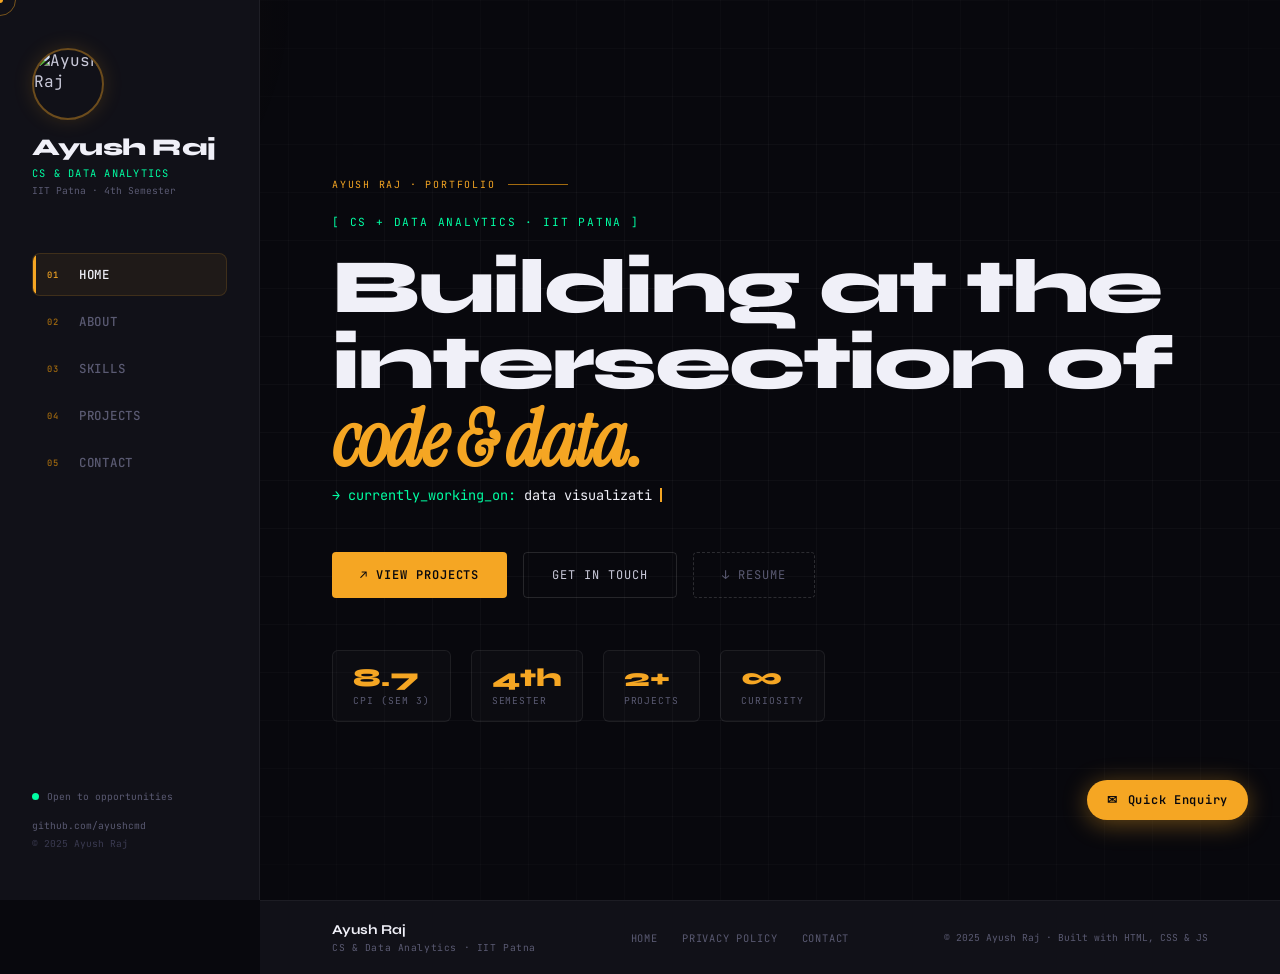
==== index.html @ 37284f15 "Add privacy policy, 404 page, footer, enquiry form, contact redesign" ====
<!DOCTYPE html>
<html lang="en">
<head>
  <meta charset="UTF-8" />
  <meta name="viewport" content="width=device-width, initial-scale=1.0" />
  <title>Ayush Raj — Portfolio</title>

  <!-- Google Fonts -->
  <link rel="preconnect" href="https://fonts.googleapis.com">
  <link href="https://fonts.googleapis.com/css2?family=Syne:wght@400;600;700;800&family=JetBrains+Mono:wght@300;400;500&family=Instrument+Serif:ital@0;1&display=swap" rel="stylesheet">

  <!-- Stylesheet -->
  <link rel="stylesheet" href="style.css" />
</head>
<body>

<div id="cursor-dot"></div>
<div id="cursor-ring"></div>
<div id="grid-bg"></div>
<div id="glow-blob"></div>
<div class="mobile-header">
  <div class="mobile-brand">AR</div>
  <div class="hamburger" id="hamburger"><span></span><span></span><span></span></div>
</div>

<aside class="sidebar" id="sidebar">
  <div class="sidebar-brand">
  <img src="assets/ayush.png" alt="Ayush Raj" class="sidebar-avatar" />
  <div class="brand-name">Ayush Raj</div>
  <div class="brand-role">CS &amp; Data Analytics</div>
  <div class="coord-marker">IIT Patna · 4th Semester</div>
</div>
  
  <ul class="sidebar-nav">
    <li><a href="#" data-section="home" class="active"><span class="nav-index">01</span> Home</a></li>
    <li><a href="#" data-section="about"><span class="nav-index">02</span> About</a></li>
    <li><a href="#" data-section="skills"><span class="nav-index">03</span> Skills</a></li>
    <li><a href="#" data-section="projects"><span class="nav-index">04</span> Projects</a></li>
    <li><a href="#" data-section="contact"><span class="nav-index">05</span> Contact</a></li>
  </ul>
  <div class="sidebar-footer">
    <div class="status-row"><div class="status-dot"></div><span>Open to opportunities</span></div>
    <a href="https://github.com/ayushcmd" target="_blank">github.com/ayushcmd</a><br>
    <span style="color:#3a3a50">© 2025 Ayush Raj</span>
  </div>
</aside>
<main class="main">
  <section id="home" class="section active">
    <div class="section-label">Ayush Raj · Portfolio</div>
    <div class="home-eyebrow">[ CS + Data Analytics · IIT Patna ]</div>
    <h1 class="home-title">Building at the<br>intersection of<br><span class="italic-name">code &amp; data.</span></h1>
    <div class="typewriter-wrap"><span class="typewriter-prefix">→ currently_working_on:</span><span id="typewriter"></span><span class="typewriter-cursor"></span></div>
    <div class="home-cta">
      <a href="#" class="btn-primary" data-section="projects">↗ View Projects</a>
      <a href="#" class="btn-ghost" data-section="contact">Get in Touch</a>
      <a href="#" class="btn-resume" title="Resume coming soon">↓ Resume</a>
      
    </div>
    <div class="home-stats">
      <div class="stat-chip"><div class="stat-value">8.7</div><div class="stat-label">CPI (Sem 3)</div></div>
      <div class="stat-chip"><div class="stat-value">4th</div><div class="stat-label">Semester</div></div>
      <div class="stat-chip"><div class="stat-value">2+</div><div class="stat-label">Projects</div></div>
      <div class="stat-chip"><div class="stat-value">∞</div><div class="stat-label">Curiosity</div></div>
    </div>
   
</div>  
  </section>
  
  <section id="about" class="section">
    <div class="section-label">About me</div>
    <div class="about-grid">
      <div class="about-left">
        <h2>Solving problems<br>that <em>matter.</em></h2>
        <div class="about-body">
          <p>I'm a Computer Science & Data Analytics undergraduate at IIT Patna focused on building systems that turn data into meaningful insights.</p>
          <p> My interests sit at the intersection of software engineering, data analysis, and machine learning — where clean code meets real-world decision making. I enjoy designing tools, dashboards, and analytical systems that help people understand complex data clearly.</p>
          <p> Recently I've been working on data visualization projects, analytical dashboards, and small full-stack tools, while continuing to strengthen my foundations in algorithms, systems, and machine learning.</p>
          <p> I’m naturally curious about how technology works at a deeper level. I enjoy learning new tools, experimenting with emerging technologies, and continuously expanding my technical understanding through hands-on projects.</p>
          <p> Outside of coding I enjoy cricket, badminton, and exploring topics like economics, environmental data, and global systems. I'm also interested in learning about world languages and cultures, and I enjoy studying languages such as Japanese and Spanish to better understand different societies and perspectives.</p>
        </div>
        
      </div>
      <div class="about-right">
        <div class="academic-card">
          <div class="academic-card-title">// academic</div>
          <div class="academic-rows">
            <div class="academic-row"><span class="key">institute</span><span class="val">IIT Patna</span></div>
            <div class="academic-row"><span class="key">program</span><span class="val">CS &amp; Data Analytics</span></div>
            <div class="academic-row"><span class="key">year</span><span class="val">2nd Year</span></div>
            <div class="academic-row"><span class="key">semester</span><span class="val">4th (ongoing)</span></div>
            <div class="academic-row"><span class="key">CPI (Sem 3)</span><span class="val highlight-cpi">8.7 / 10</span></div>
            <div class="academic-row"><span class="key">status</span><span class="val" style="color:var(--mint)">● Active</span></div>
          </div>
        </div>
        <div class="academic-card">
          <div class="academic-card-title">// academic participation</div>
          <div class="academic-rows">
            <div class="academic-row" style="flex-direction:column;align-items:flex-start;gap:6px">
              <span class="val" style="font-size:.8rem">Animal Welfare Tracking System</span>
              <span class="key" style="font-size:.7rem">Capstone Project · Sem 2 · Team</span>
            </div>
            <div class="academic-row" style="flex-direction:column;align-items:flex-start;gap:6px">
              <span class="val" style="font-size:.8rem">Hackathon Participant</span>
              <span class="key" style="font-size:.7rem">Multiple events · Problem-solving under constraints</span>
            </div>
          </div>
        </div>
      </div>
    </div>
    <a href="#" class="btn-ghost" data-section="home" style="margin-top:40px;">← Back to Home</a>
  </section>
  <section id="skills" class="section">
    <div class="section-label">Technical skills</div>
    <div class="skills-header"><h2>What I work<br>with <em>daily.</em></h2></div>
    <div class="skills-body">
      <div class="skill-category-list">
        <button class="skill-cat-btn active" data-panel="foundations"><span class="cat-dot"></span> Foundations</button>
        <button class="skill-cat-btn" data-panel="languages"><span class="cat-dot"></span> Languages</button>
        <button class="skill-cat-btn" data-panel="ai-ml"><span class="cat-dot"></span> AI / ML</button>
        <button class="skill-cat-btn" data-panel="tools"><span class="cat-dot"></span> Tools</button>
      </div>
        
      <div class="skill-panels">
        <div class="skill-panel active" id="panel-foundations">
          <div class="skill-panel-title">Programming Foundations</div>
          <div class="skill-panel-desc">Core concepts that underpin everything — applied across problem-solving, development, and system design.</div>
        <div class="skill-tag-grid">
          <div class="skill-tag" data-tooltip="Sem 1 2024&#10 Core of C++ coursework">Object-Oriented Programming</div>
          <div class="skill-tag" data-tooltip="Sem 2 2025&#10 Arrays, stacks, queues & trees in Data Structures course">Data Structures</div>
          <div class="skill-tag" data-tooltip="Sem 3 2025&#10 Sorting, searching & algorithm design principles">Algorithms</div> 
          <div class="skill-tag" data-tooltip="Sem 3 2025&#10 Time & space complexity analysis of algorithms">Complexity Analysis</div>
          <div class="skill-tag" data-tooltip="Sem 2 2025&#10 Matrix operations and vector spaces for ML foundations">Linear Algebra</div>
          <div class="skill-tag" data-tooltip="Sem 1 · 2 · 3 2025&#10   Probability distributions and statistical inference">Probabaility & Statistics</div>
          <div class="skill-tag" data-tooltip="Sem 2 2025&#10 Numerical computation methods for data analysis">Numerical Methods</div>
          <div class="skill-tag" data-tooltip="Sem 1 ·  4  2024–25&#10;Digital electronics and CPU architecture">Computer Organization</div>
        </div>
         </div>
        <div class="skill-panel" id="panel-languages">
          <div class="skill-panel-title">Languages &amp; Frameworks</div>
          <div class="skill-panel-desc">Languages used across data work, backend logic, and frontend interfaces.</div>
          <div class="skill-tag-grid">
          <div class="skill-tag" data-tooltip="Sem 1 · 2024&#10;Primary language for data analysis and ML coursework">Python</div>
          <div class="skill-tag" data-tooltip="Sem 1 · 2024&#10;OOP concepts and competitive programming">C++</div>
          <div class="skill-tag" data-tooltip="Self-taught · 2025&#10;Statistical computing and data analysis">R</div>
          <div class="skill-tag" data-tooltip="Sem 4 · 2026&#10;Relational database queries and data management">SQL</div>
          <div class="skill-tag" data-tooltip="Sem 4 · 2026&#10;DOM manipulation and client-side logic">JavaScript</div>
          <div class="skill-tag" data-tooltip="Sem 4 · 2026&#10;Backend development and REST APIs">Node.js</div>
          <div class="skill-tag" data-tooltip="Self-taught · 2026&#10;Component-based frontend development">React</div>
          <div class="skill-tag" data-tooltip="Sem 4 · 2026&#10;NoSQL database and document-based storage">MongoDB</div>
          <div class="skill-tag" data-tooltip="Sem 4 · 2026&#10;Semantic structure for web interfaces">HTML</div>
          <div class="skill-tag" data-tooltip="Sem 4 · 2026&#10;Responsive design and UI styling">CSS</div>
        </div>
         
        </div>
        <div class="skill-panel" id="panel-ai-ml">
          <div class="skill-panel-title">AI &amp; Machine Learning</div>
          <div class="skill-panel-desc">Concepts explored through coursework and applied to analytical projects.</div>
         <div class="skill-tag-grid">
         <div class="skill-tag" data-tooltip="2025–2026&#10;Regression and classification models">Supervised Learning</div>
         <div class="skill-tag" data-tooltip="2025–2026&#10;Clustering and dimensionality reduction">Unsupervised Learning</div>
         <div class="skill-tag" data-tooltip="2025–2026&#10;Deep neural network architectures">Deep Learning</div>
         <div class="skill-tag" data-tooltip="2025–2026&#10;Forward propagation and backpropagation">Neural Networks</div>
         <div class="skill-tag" data-tooltip="2025–2026&#10;Text processing and language models">Natural Language Processing</div>
         <div class="skill-tag" data-tooltip="2025–2026&#10;Feature extraction and transformation">Feature Engineering</div>
         <div class="skill-tag" data-tooltip="2025–2026&#10;Model validation and performance metrics">Model Evaluation</div>
         <div class="skill-tag" data-tooltip="2025–2026&#10;Cleaning and preparing datasets for ML">Data Preprocessing</div>
       </div>
          
        </div>
        <div class="skill-panel" id="panel-tools">
          <div class="skill-panel-title">Tools &amp; Ecosystem</div>
          <div class="skill-panel-desc">Supporting toolchain for version control, data visualization, and systems work.</div>
          <div class="skill-tag-grid">
          <div class="skill-tag" data-tooltip="2024–2026&#10;Primary development environment">VS Code</div>
          <div class="skill-tag" data-tooltip="2024–2026&#10;Version control for projects">Git</div>
          <div class="skill-tag" data-tooltip="2024–2026&#10;Code hosting and collaboration">GitHub</div>
          <div class="skill-tag" data-tooltip="2025–2026&#10;Hosting static websites and portfolios">GitHub Pages</div>
          <div class="skill-tag" data-tooltip="2026&#10;Frontend deployment and hosting platform">Vercel</div>
          <div class="skill-tag" data-tooltip="2026&#10;Form handling and backend integration for static sites">Formspree</div>
          <div class="skill-tag" data-tooltip="2026&#10;API testing and request debugging">Postman</div>
          <div class="skill-tag" data-tooltip="2025–2026&#10;Interactive notebooks for data analysis and ML experiments">Jupyter Notebook</div>
          <div class="skill-tag" data-tooltip="2025–2026&#10;Cloud notebooks for machine learning experiments">Google Colab</div>
          <div class="skill-tag" data-tooltip="2025–2026&#10;Python environment and package management">Anaconda</div>
          <div class="skill-tag" data-tooltip="2025–2026&#10;Numerical computing with arrays">NumPy</div>
          <div class="skill-tag" data-tooltip="2025–2026&#10;Data manipulation and analysis">Pandas</div>
          <div class="skill-tag" data-tooltip="2025–2026&#10;Machine learning models and utilities">Scikit-learn</div>
          <div class="skill-tag" data-tooltip="2025–2026&#10;Deep learning framework">TensorFlow</div>
          <div class="skill-tag" data-tooltip="2025–2026&#10;High-level neural network API">Keras</div>
          <div class="skill-tag" data-tooltip="2025–2026&#10;Data visualization and plotting">Matplotlib</div>
          <div class="skill-tag" data-tooltip="2024–2026&#10;Interactive dashboards and analytics">Power BI</div>
          <div class="skill-tag" data-tooltip="2025–2026&#10;Data modeling and expressions in Power BI">DAX</div>
          <div class="skill-tag" data-tooltip="2025–2026&#10;Relational database queries and schema design">Oracle SQL</div>
       </div>
        </div>
      </div>
    </div>
    <a href="#" class="btn-ghost" data-section="home" style="margin-top:40px;">← Back to Home</a>
  </section>
  <section id="projects" class="section">
    <div class="section-label"> projects</div>
    <div class="projects-header"><h2>Things I've<br><em>built.</em></h2></div>
    <div class="project-list">
      <div class="project-item">
        <div>
          <h3>Air Pollution in India — 2024</h3>
          <p class="project-desc">Interactive Power BI dashboard analyzing AQI, PM2.5, PM10, and pollution trend data across major Indian cities. Custom DAX measures and dynamic filtering for regional comparison.</p>
          <div class="project-tech"><span>Power BI</span><span>DAX</span><span>Data Visualization</span><span>Analytics</span></div>
        </div>
        <div class="project-links-col">
          <span class="proj-badge">Data Analytics</span>
          <a href="https://github.com/ayushcmd/AQI-PowerBI-Dashboard" target="_blank" class="proj-link">↗ GitHub</a>
          <a href="https://app.powerbi.com/links/aZY0sC6VfJ?ctid=a57f7d92-038e-4d4c-8265-7cd2beb33b34&pbi_source=linkShare" target="_blank" class="proj-link">↗ Live Dashboard</a>
        </div>
        
      </div>
      <div class="project-item">
        <div>
          <h3>Personal Portfolio Website</h3>
          <p class="project-desc">Personal developer portfolio built from scratch using HTML for the structured page layout, CSS for styling, visual grid design, and responsive interface, and JavaScript for interactive navigation, dynamic UI behavior, and smooth section-based single-page application (SPA) transitions.</p>
          <div class="project-tech"><span>HTML</span><span>CSS</span><span>JavaScript</span><span>Responsive Design</span></div>
        </div>
        <div class="project-links-col">
          <span class="proj-badge">Web Dev</span>
          <a href="https://ayushcmd.github.io/portfolio-website/" target="_blank" class="proj-link">↗ Live Site</a>
        </div>
      </div>
      <div class="project-item" style="border-style:dashed;opacity:.45">
        <div>
          
          <h3>Dollar Hagemony Dashboard </h3>
          <p class="project-desc">Something being built. Check back soon.</p>
          <div class="project-tech"><span>TBD</span></div>
        </div>
        <div class="project-links-col"><span class="proj-badge" style="background:rgba(255,255,255,.04);border-color:rgba(255,255,255,.1);color:var(--text-dim)">Coming Soon</span></div>
      </div>
      <a href="#" class="btn-ghost" data-section="home" style="margin-top:40px;">← Back to Home</a>
    </div>
  </section>
<section id="contact" class="section">
  <div class="section-label">Get in touch</div>

  <!-- HEADING -->
  <div class="contact-header">
    <h2>Let's<br><em>connect.</em></h2>
  </div>

  <!-- BLOCK 1: Who am I -->
  <div class="contact-block">
    <div class="contact-block-title">// who_am_i.txt</div>
    <div class="contact-who-grid">
      <div class="contact-who-item">
        <span class="contact-who-key">name</span>
        <span class="contact-who-val">Ayush Raj</span>
      </div>
      <div class="contact-who-item">
        <span class="contact-who-key">institute</span>
        <span class="contact-who-val">IIT Patna</span>
      </div>
      <div class="contact-who-item">
        <span class="contact-who-key">program</span>
        <span class="contact-who-val">CS &amp; Data Analytics</span>
      </div>
      <div class="contact-who-item">
        <span class="contact-who-key">year</span>
        <span class="contact-who-val">2nd Year · 4th Semester</span>
      </div>
      <div class="contact-who-item">
        <span class="contact-who-key">CPI</span>
        <span class="contact-who-val" style="color:var(--amber)">8.7 / 10</span>
      </div>
      <div class="contact-who-item">
        <span class="contact-who-key">location</span>
        <span class="contact-who-val">Patna, India</span>
      </div>
    </div>
  </div>

  <!-- BLOCK 2: Looking For -->
  <div class="contact-block">
    <div class="contact-block-title">// open_to.txt</div>
    <div class="contact-opento-grid">
      <div class="contact-opento-item">
        <span class="opento-icon">↗</span>
        <div>
          <div class="opento-title">Internships</div>
          <div class="opento-desc">Data Analytics, Web Dev, ML&DL </div>
        </div>
      </div>
      <div class="contact-opento-item">
        <span class="opento-icon">↗</span>
        <div>
          <div class="opento-title">Collaborative Projects</div>
          <div class="opento-desc">Open source, hackathons, team builds</div>
        </div>
      </div>
    </div>
  </div>

  <!-- BLOCK 3: Contact Details -->
  <div class="contact-block">
    <div class="contact-block-title">// contact_details.json</div>
    <div class="contact-links-grid">

      <a href="mailto:ayushhh0826@outlook.com" class="contact-link-card">
        <div class="clc-icon">✉</div>
        <div class="clc-info">
          <div class="clc-label">Personal Email</div>
          <div class="clc-val">ayushhh0826@outlook.com</div>
        </div>
      </a>

      <a href="mailto:ayush_24a12res897@iitp.ac.in" class="contact-link-card">
        <div class="clc-icon">✉</div>
        <div class="clc-info">
          <div class="clc-label">Institute Email</div>
          <div class="clc-val">ayush_24a12res897@iitp.ac.in</div>
        </div>
      </a>

      <a href="tel:+917509285203" class="contact-link-card">
        <div class="clc-icon">☎</div>
        <div class="clc-info">
          <div class="clc-label">Phone</div>
          <div class="clc-val">+91 9109790826</div>
        </div>
      </a>

      <a href="https://github.com/ayushcmd/" target="_blank" class="contact-link-card">
        <div class="clc-icon">⌥</div>
        <div class="clc-info">
          <div class="clc-label">GitHub</div>
          <div class="clc-val">github.com/ayushcmd</div>
        </div>
      </a>

      <a href="https://www.linkedin.com/in/aryiitp/" target="_blank" class="contact-link-card">
        <div class="clc-icon">in</div>
        <div class="clc-info">
          <div class="clc-label">LinkedIn</div>
          <div class="clc-val">linkedin.com/in/aryiitp</div>
        </div>
      </a>

      <a href="https://leetcode.com/u/09ARY/" target="_blank" class="contact-link-card">
        <div class="clc-icon">{}</div>
        <div class="clc-info">
          <div class="clc-label">LeetCode</div>
          <div class="clc-val">leetcode.com/u/09ARY</div>
        </div>
      </a>

      

    </div>
  </div>

  <a href="#" class="btn-ghost" data-section="home" style="margin-top:40px;">← Back to Home</a>
</section>
  
</main>

<footer class="site-footer">
  <div class="footer-inner">
    <div class="footer-left">
      <span class="footer-brand">Ayush Raj</span>
      <span class="footer-sub">CS &amp; Data Analytics · IIT Patna</span>
    </div>
    <div class="footer-center">
      <a href="index.html">Home</a>
      <a href="privacy.html" target="_blank">Privacy Policy</a>
      <a href="mailto:ayushhh0826@outlook.com">Contact</a>
    </div>
    <div class="footer-right">© 2025 Ayush Raj · Built with HTML, CSS &amp; JS</div>
  </div>
</footer>

<div class="enquiry-float" id="enquiry-float">
  <button class="enquiry-btn" id="enquiry-toggle">
    <span class="enquiry-icon">✉</span>
    <span class="enquiry-text">Quick Enquiry</span>
  </button>
  <div class="enquiry-form" id="enquiry-form">
    <div class="enquiry-form-header">
      <span>Send a message</span>
      <button id="enquiry-close">✕</button>
    </div>
    <input type="text" id="enq-name" placeholder="Your name" />
    <input type="email" id="enq-email" placeholder="Your email" />
    <textarea id="enq-msg" placeholder="Your message..." rows="4"></textarea>
    <button class="enquiry-submit" id="enq-submit">Send ↗</button>
    <p class="enquiry-status" id="enq-status"></p>
  </div>
</div>


  <!-- Script -->
  <script src="script.js"></script>
</body>
</html>
---- style.css ----
/* ============================================
   Ayush Raj Portfolio — Stylesheet
   Design: The Grid Cartographer
   Fonts: Syne + Instrument Serif + JetBrains Mono
============================================ */

*,*::before,*::after {
  margin:0;
  padding:0;
  box-sizing:border-box}

:root {
  --ink:#08080d;
  --ink2:#111118;
  --ink3:#1a1a24;
  --amber:#f5a623;
  --amber-dim:#a36b0f;
  --mint:#00ffa3;
  --mint-dim:#007a4d;
  --text:#c8c8d8;
  --text-dim:#5a5a72;
  --white:#f0f0f8;
  --grid:rgba(255,255,255,0.03);
  --sw:260px}

html {
  scroll-behavior:smooth}

body {
  font-family:'JetBrains Mono',monospace;
  background:var(--ink);
  color:var(--text);
  min-height:100vh;
  overflow-x:hidden;
  cursor:none}

#cursor-dot {
  width:6px;
  height:6px;
  background:var(--amber);
  border-radius:50%;
  position:fixed;
  z-index:9999;
  pointer-events:none;
  transform:translate(-50%,-50%)}

#cursor-ring {
  width:32px;
  height:32px;
  border:1.5px solid rgba(245,166,35,.45);
  border-radius:50%;
  position:fixed;
  z-index:9998;
  pointer-events:none;
  transform:translate(-50%,-50%);
  transition:width .25s,height .25s,border-color .25s}

#grid-bg {
  position:fixed;
  inset:0;
  z-index:0;
  pointer-events:none;
  background-image:linear-gradient(var(--grid) 1px,transparent 1px),linear-gradient(90deg,var(--grid) 1px,transparent 1px);
  background-size:48px 48px;
  mask-image:radial-gradient(ellipse 80% 80% at 60% 50%,black 40%,transparent 100%)}

#glow-blob {
  position:fixed;
  width:600px;
  height:600px;
  border-radius:50%;
  pointer-events:none;
  z-index:0;
  background:radial-gradient(circle,rgba(245,166,35,.07) 0%,transparent 70%);
  transform:translate(-50%,-50%);
  transition:left .6s ease,top .6s ease}

.sidebar-avatar {
  width: 72px;
  height: 72px;
  border-radius: 50%;
  object-fit: cover;
  border: 2px solid rgba(245,166,35,0.4);
  margin-bottom: 16px;
  display: block;
  box-shadow: 0 0 20px rgba(245,166,35,0.15);
  transition: border-color 0.3s;
}

.sidebar-avatar:hover {
  border-color: var(--amber);
}
.sidebar {
  position:fixed;
  left:0;
  top:0;
  width:var(--sw);
  height:100vh;
  background:var(--ink2);
  border-right:1px solid rgba(255,255,255,.06);
  display:flex;
  flex-direction:column;
  padding:48px 32px;
  z-index:100}

.sidebar-brand {
  margin-bottom:56px}

.brand-name {
  font-family:'Syne',sans-serif;
  font-weight:800;
  font-size:1.5rem;
  color:var(--white);
  letter-spacing:-.02em;
  line-height:1}

.brand-role {
  font-size:.65rem;
  color:var(--mint);
  letter-spacing:.12em;
  text-transform:uppercase;
  margin-top:6px}

.coord-marker {
  font-size:.6rem;
  color:var(--text-dim);
  margin-top:4px}

.sidebar-nav {
  list-style:none;
  flex:1;
  display:flex;
  flex-direction:column;
  gap:4px}

.sidebar-nav li a {
  display:flex;
  align-items:center;
  gap:14px;
  padding:12px 14px;
  border-radius:8px;
  text-decoration:none;
  color:var(--text-dim);
  font-size:.78rem;
  font-weight:500;
  letter-spacing:.06em;
  text-transform:uppercase;
  transition:all .25s;
  border:1px solid transparent;
  position:relative;
  overflow:hidden}

.sidebar-nav li a .nav-index {
  font-size:.55rem;
  color:var(--amber-dim);
  min-width:18px}

.sidebar-nav li a:hover,.sidebar-nav li a.active {
  color:var(--white);
  background:rgba(245,166,35,.06);
  border-color:rgba(245,166,35,.15)}

.sidebar-nav li a.active .nav-index,.sidebar-nav li a:hover .nav-index {
  color:var(--amber)}

.sidebar-nav li a.active::before {
  content:'';
  position:absolute;
  left:0;
  top:0;
  height:100%;
  width:3px;
  background:var(--amber);
  border-radius:0 2px 2px 0}

.sidebar-footer {
  font-size:.6rem;
  color:var(--text-dim);
  line-height:1.8}

.sidebar-footer a {
  color:var(--text-dim);
  text-decoration:none;
  transition:color .2s}

.sidebar-footer a:hover {
  color:var(--amber)}

.status-row {
  display:flex;
  align-items:center;
  gap:8px;
  margin-bottom:12px}

.status-dot {
  width:7px;
  height:7px;
  border-radius:50%;
  background:var(--mint);
  animation:pulse-dot 2s infinite}

@keyframes pulse-dot {
  0%,100% {
  box-shadow:0 0 0 0 rgba(0,255,163,.5)}

50% {
  box-shadow:0 0 0 5px rgba(0,255,163,0)}

}

.main {
  margin-left:var(--sw);
  min-height:100vh;
  position:relative;
  z-index:1}

.section {
  display:none;
  min-height:100vh;
  padding:64px 72px;
  animation:fadeSlide .45s ease forwards}

.section.active {
  display:flex;
  flex-direction:column;
  justify-content:center}

@keyframes fadeSlide {
  from {
  opacity:0;
  transform:translateY(16px)}

to {
  opacity:1;
  transform:translateY(0)}

}

.section-label {
  font-size:.62rem;
  color:var(--amber);
  letter-spacing:.18em;
  text-transform:uppercase;
  margin-bottom:24px;
  display:flex;
  align-items:center;
  gap:12px}

.section-label::after {
  content:'';
  flex:1;
  max-width:60px;
  height:1px;
  background:var(--amber-dim)}

#home {
  position:relative}

.home-eyebrow {
  font-size:.7rem;
  color:var(--mint);
  letter-spacing:.16em;
  text-transform:uppercase;
  margin-bottom:20px}

.home-title {
  font-family:'Syne',sans-serif;
  font-weight:800;
  font-size:clamp(2.8rem,6vw,5.5rem);
  line-height:1;
  color:var(--white);
  letter-spacing:-.03em;
  margin-bottom:6px}

.home-title .italic-name {
  font-family:'Instrument Serif',serif;
  font-style:italic;
  color:var(--amber)}

.typewriter-wrap {
  display:flex;
  align-items:center;
  gap:8px;
  margin-bottom:48px;
  font-size:.85rem;
  color:var(--text);
  flex-wrap:wrap}

.typewriter-prefix {
  color:var(--mint)}

#typewriter {
  color:var(--white)}

.typewriter-cursor {
  display:inline-block;
  width:2px;
  height:1em;
  background:var(--amber);
  animation:blink 1s step-end infinite;
  vertical-align:middle}

@keyframes blink {
  0%,100% {
  opacity:1}

50% {
  opacity:0}

}

.home-cta {
  display:flex;
  gap:16px;
  flex-wrap:wrap}

.btn-primary {
  font-family:'JetBrains Mono',monospace;
  font-size:.75rem;
  letter-spacing:.08em;
  text-transform:uppercase;
  padding:14px 28px;
  background:var(--amber);
  color:var(--ink);
  border:none;
  border-radius:4px;
  cursor:none;
  text-decoration:none;
  font-weight:600;
  transition:all .25s;
  display:inline-flex;
  align-items:center;
  gap:8px}

.btn-primary:hover {
  background:var(--white);
  transform:translateY(-2px);
  box-shadow:0 8px 24px rgba(245,166,35,.3)}

.btn-ghost {
  font-family:'JetBrains Mono',monospace;
  font-size:.75rem;
  letter-spacing:.08em;
  text-transform:uppercase;
  padding:14px 28px;
  background:transparent;
  color:var(--text);
  border:1px solid rgba(255,255,255,.12);
  border-radius:4px;
  cursor:none;
  text-decoration:none;
  font-weight:400;
  transition:all .25s}

.btn-ghost:hover {
  border-color:var(--mint);
  color:var(--mint)}

.home-coords {
  position:absolute;
  right:0;
  bottom:64px;
  text-align:right;
  font-size:.6rem;
  color:var(--text-dim);
  line-height:2;
  opacity:.45}

.home-stats {
  display:flex;
  gap:20px;
  margin-top:52px;
  flex-wrap:wrap}

.stat-chip {
  border:1px solid rgba(255,255,255,.07);
  border-radius:6px;
  padding:14px 20px;
  background:rgba(255,255,255,.02)}

.stat-value {
  font-family:'Syne',sans-serif;
  font-size:1.6rem;
  font-weight:800;
  color:var(--amber);
  line-height:1}

.stat-label {
  font-size:.6rem;
  color:var(--text-dim);
  text-transform:uppercase;
  letter-spacing:.1em;
  margin-top:4px}

#about {
  padding-top:80px}

.about-grid {
  display:grid;
  grid-template-columns:1fr 1fr;
  gap:64px;
  align-items:start;
  margin-top:8px}

.about-left h2 {
  font-family:'Syne',sans-serif;
  font-size:clamp(2rem,4vw,3.2rem);
  font-weight:800;
  color:var(--white);
  line-height:1.1;
  letter-spacing:-.03em;
  margin-bottom:28px}

.about-left h2 em {
  font-family:'Instrument Serif',serif;
  font-style:italic;
  color:var(--amber)}

.about-body p {
  font-size:.82rem;
  color:var(--text);
  line-height:1.9;
  margin-bottom:16px}

.about-body p strong {
  color:var(--white);
  font-weight:500}

.academic-card {
  background:var(--ink2);
  border:1px solid rgba(255,255,255,.06);
  border-radius:12px;
  padding:28px;
  margin-bottom:24px}

.academic-card-title {
  font-size:.6rem;
  text-transform:uppercase;
  letter-spacing:.15em;
  color:var(--mint);
  margin-bottom:18px}

.academic-rows {
  display:flex;
  flex-direction:column;
  gap:12px}

.academic-row {
  display:flex;
  justify-content:space-between;
  align-items:center;
  font-size:.75rem;
  padding-bottom:12px;
  border-bottom:1px solid rgba(255,255,255,.05)}

.academic-row:last-child {
  border-bottom:none;
  padding-bottom:0}

.academic-row .key {
  color:var(--text-dim)}

.academic-row .val {
  color:var(--white);
  font-weight:500}

.val.highlight-cpi {
  color:var(--amber);
  font-family:'Syne',sans-serif;
  font-weight:700}

.interest-list {
  display:flex;
  flex-wrap:wrap;
  gap:8px;
  margin-top:8px}

.interest-tag {
  font-size:.68rem;
  padding:6px 12px;
  border-radius:20px;
  border:1px solid rgba(0,255,163,.2);
  color:var(--mint-dim);
  letter-spacing:.04em;
  transition:all .2s;
  cursor:default}

.interest-tag:hover {
  border-color:var(--mint);
  color:var(--mint);
  background:rgba(0,255,163,.05)}

#skills {
  padding-top:80px}

.skills-header {
  margin-bottom:52px}

.skills-header h2 {
  font-family:'Syne',sans-serif;
  font-size:clamp(2rem,4vw,3rem);
  font-weight:800;
  color:var(--white);
  letter-spacing:-.03em;
  line-height:1}

.skills-header h2 em {
  font-family:'Instrument Serif',serif;
  font-style:italic;
  color:var(--amber)}

.skills-body {
  display:grid;
  grid-template-columns:220px 1fr;
  gap:40px}

.skill-category-list {
  display:flex;
  flex-direction:column;
  gap:4px}

.skill-cat-btn {
  text-align:left;
  background:none;
  border:1px solid transparent;
  border-radius:6px;
  padding:12px 16px;
  font-family:'JetBrains Mono',monospace;
  font-size:.72rem;
  color:var(--text-dim);
  letter-spacing:.05em;
  cursor:none;
  transition:all .2s;
  display:flex;
  align-items:center;
  gap:10px}

.skill-cat-btn .cat-dot {
  width:5px;
  height:5px;
  border-radius:50%;
  background:var(--text-dim);
  transition:background .2s;
  flex-shrink:0}

.skill-cat-btn:hover,.skill-cat-btn.active {
  color:var(--white);
  border-color:rgba(245,166,35,.2);
  background:rgba(245,166,35,.04)}

.skill-cat-btn.active .cat-dot {
  background:var(--amber);
  box-shadow:0 0 6px var(--amber)}

.skill-panel {
  display:none;
  animation:fadeSlide .3s ease forwards}

.skill-panel.active {
  display:block}

.skill-panel-title {
  font-family:'Syne',sans-serif;
  font-size:1.4rem;
  font-weight:700;
  color:var(--white);
  margin-bottom:8px}

.skill-panel-desc {
  font-size:.75rem;
  color:var(--text-dim);
  margin-bottom:32px;
  line-height:1.7}

.skill-tag-grid {
  display:flex;
  flex-wrap:wrap;
  position: relative;
  gap:10px}

.skill-tag {
  font-size:.75rem;
  padding:10px 16px;
  border-radius:6px;
  background:var(--ink3);
  border:1px solid rgba(255,255,255,.06);
  color:var(--text);
  letter-spacing:.03em;
  transition:all .2s;
  position:relative;
  overflow:visible}

.skill-tag::before {
  content:'';
  position:absolute;
  left:0;
  top:0;
  height:100%;
  width:3px;
  background:var(--amber);
  transform:scaleY(0);
  transition:transform .2s}

.skill-tag:hover {
  border-color:rgba(245,166,35,.3);
  color:var(--white);
  z-index: 1000;
  transform:translateY(-2px)}

.skill-tag:hover::before {
  transform:scaleY(1)}

/* TOOLTIP */
.skill-tag {
  position: relative;
}

.skill-tag::after {
  content: attr(data-tooltip);
  position: absolute;
  top: auto;
  left: 50%;
  transform: translateX(-50%);
  background: var(--ink3);
  border: 1px solid rgba(245,166,35,0.3);
  color: var(--text);
  font-size: 0.65rem;
  padding: 8px 12px;
  border-radius: 6px;
  white-space: pre-line;
  width: max-content;
  max-width: 220px;
  text-align: center;
  pointer-events: none;
  opacity: 0;
  transition: opacity 0.2s ease;
  z-index: 9999;
  box-shadow: 0 4px 16px rgba(0,0,0,0.4);
}

.skill-tag:hover::after {
  opacity: 1;
}

#projects {
  padding-top:80px}

.projects-header {
  margin-bottom:48px}

.projects-header h2 {
  font-family:'Syne',sans-serif;
  font-size:clamp(2rem,4vw,3rem);
  font-weight:800;
  color:var(--white);
  letter-spacing:-.03em}

.projects-header h2 em {
  font-family:'Instrument Serif',serif;
  font-style:italic;
  color:var(--amber)}

.project-list {
  display:flex;
  flex-direction:column;
  gap:2px}

.project-item {
  border:1px solid rgba(255,255,255,.05);
  border-radius:10px;
  padding:28px 32px;
  background:var(--ink2);
  display:grid;
  grid-template-columns:1fr auto;
  align-items:start;
  gap:20px;
  transition:all .3s;
  position:relative;
  overflow:hidden}

.project-item::before {
  content:'';
  position:absolute;
  left:0;
  top:0;
  width:3px;
  height:100%;
  background:var(--amber);
  transform:scaleY(0);
  transform-origin:top;
  transition:transform .3s ease}

.project-item:hover {
  border-color:rgba(245,166,35,.15);
  background:rgba(245,166,35,.025);
  transform:translateX(4px)}

.project-item:hover::before {
  transform:scaleY(1)}

.project-path {
  font-size:.6rem;
  color:var(--mint-dim);
  letter-spacing:.08em;
  margin-bottom:10px;
  font-weight:300}

.project-item h3 {
  font-family:'Syne',sans-serif;
  font-size:1.1rem;
  font-weight:700;
  color:var(--white);
  letter-spacing:-.01em;
  margin-bottom:8px}

.project-desc {
  font-size:.78rem;
  color:var(--text);
  line-height:1.7;
  max-width:600px;
  margin-bottom:16px}

.project-tech {
  display:flex;
  gap:8px;
  flex-wrap:wrap}

.project-tech span {
  font-size:.65rem;
  padding:4px 10px;
  border-radius:3px;
  background:rgba(255,255,255,.04);
  border:1px solid rgba(255,255,255,.07);
  color:var(--text-dim);
  letter-spacing:.04em}

.project-links-col {
  display:flex;
  flex-direction:column;
  gap:8px;
  align-items:flex-end}

.proj-link {
  font-size:.68rem;
  color:var(--amber);
  text-decoration:none;
  letter-spacing:.06em;
  display:flex;
  align-items:center;
  gap:6px;
  transition:color .2s;
  white-space:nowrap}

.proj-link:hover {
  color:var(--white)}

.proj-badge {
  font-size:.58rem;
  padding:4px 8px;
  border-radius:3px;
  background:rgba(0,255,163,.08);
  border:1px solid rgba(0,255,163,.2);
  color:var(--mint);
  letter-spacing:.08em;
  text-transform:uppercase}

#contact {
  padding-top:80px}

.contact-header {
  margin-bottom:52px}

.contact-header h2 {
  font-family:'Syne',sans-serif;
  font-size:clamp(2rem,4vw,3rem);
  font-weight:800;
  color:var(--white);
  letter-spacing:-.03em}

.contact-header h2 em {
  font-family:'Instrument Serif',serif;
  font-style:italic;
  color:var(--amber)}


::-webkit-scrollbar {
  width:4px}

::-webkit-scrollbar-track {
  background:var(--ink)}

::-webkit-scrollbar-thumb {
  background:var(--amber-dim);
  border-radius:4px}

.mobile-header {
  display:none;
  position:fixed;
  top:0;
  left:0;
  right:0;
  height:56px;
  background:var(--ink2);
  border-bottom:1px solid rgba(255,255,255,.06);
  align-items:center;
  justify-content:space-between;
  padding:0 20px;
  z-index:200}

.mobile-brand {
  font-family:'Syne',sans-serif;
  font-weight:800;
  font-size:1.2rem;
  color:var(--white)}

.hamburger {
  display:flex;
  flex-direction:column;
  gap:5px;
  cursor:pointer}

.hamburger span {
  display:block;
  width:22px;
  height:2px;
  background:var(--amber);
  border-radius:2px}

@media(max-width:900px) {
  .sidebar {
  transform:translateX(-100%);
  transition:transform .3s;
  width:240px}

.sidebar.open {
  transform:translateX(0)}

.mobile-header {
  display:flex}

.main {
  margin-left:0;
  padding-top:56px}

.section {
  padding:48px 28px}

.about-grid {
  grid-template-columns:1fr;
  gap:32px}

.skills-body {
  grid-template-columns:1fr}

.skill-category-list {
  flex-direction:row;
  flex-wrap:wrap}

.project-item {
  grid-template-columns:1fr}

.project-links-col {
  flex-direction:row;
  align-items:center}

}

a {
  cursor:none}

.mt-md {
  margin-top:24px}
  
.enquiry-float {
  position: fixed;
  bottom: 80px;
  right: 32px;
  z-index: 500;
  display: flex;
  flex-direction: column;
  align-items: flex-end;
  gap: 5px;
}

.enquiry-btn {
  display: flex;
  align-items: center;
  gap: 10px;
  background: var(--amber);
  color: var(--ink);
  border: none;
  padding: 12px 20px;
  border-radius: 50px;
  font-family: 'JetBrains Mono', monospace;
  font-size: 0.75rem;
  font-weight: 600;
  letter-spacing: 0.06em;
  box-shadow: 0 4px 24px rgba(245,166,35,0.4);
  transition: all 0.3s ease;
  cursor: none;
}

.enquiry-btn:hover {
  background: var(--white);
  transform: translateY(-3px);
  box-shadow: 0 6px 32px rgba(245,166,35,0.6);
}

.enquiry-form {
  display: none;
  flex-direction: column;
  gap: 10px;
  background: var(--ink2);
  border: 1px solid rgba(245,166,35,0.2);
  border-radius: 14px;
  padding: 20px;
  width: 300px;
  box-shadow: 0 8px 40px rgba(0,0,0,0.5);
  animation: fadeSlide 0.3s ease forwards;
}

.enquiry-form.open {
  display: flex;
}

.enquiry-form-header {
  display: flex;
  justify-content: space-between;
  align-items: center;
  font-size: 0.75rem;
  color: var(--amber);
  letter-spacing: 0.08em;
  text-transform: uppercase;
  margin-bottom: 4px;
}

.enquiry-form-header button {
  background: none;
  border: none;
  color: var(--text-dim);
  font-size: 0.9rem;
  cursor: none;
  transition: color 0.2s;
}

.enquiry-form-header button:hover {
  color: var(--white);
}

.enquiry-form input,
.enquiry-form textarea {
  background: var(--ink3);
  border: 1px solid rgba(255,255,255,0.07);
  border-radius: 6px;
  padding: 10px 14px;
  font-family: 'JetBrains Mono', monospace;
  font-size: 0.75rem;
  color: var(--white);
  outline: none;
  transition: border-color 0.2s;
  resize: none;
}

.enquiry-form input:focus,
.enquiry-form textarea:focus {
  border-color: rgba(245,166,35,0.4);
}

.enquiry-submit {
  background: var(--amber);
  color: var(--ink);
  border: none;
  border-radius: 6px;
  padding: 10px;
  font-family: 'JetBrains Mono', monospace;
  font-size: 0.75rem;
  font-weight: 700;
  letter-spacing: 0.08em;
  cursor: none;
  transition: all 0.2s;
}

.enquiry-submit:hover {
  background: var(--white);
}

.enquiry-status {
  font-size: 0.68rem;
  text-align: center;
  min-height: 16px;
}

.enquiry-status.success { color: var(--mint); }
.enquiry-status.error   { color: #ff6b6b; }

/* TOOLTIP */
.skill-tag {
  position: relative;
}

/* ── CONTACT REDESIGN ──────────────────────── */
.contact-block {
  margin-bottom: 36px;
  background: var(--ink2);
  border: 1px solid rgba(255,255,255,0.06);
  border-radius: 12px;
  padding: 24px 28px;
  max-width: 860px;
}

.contact-block-title {
  font-size: 0.6rem;
  text-transform: uppercase;
  letter-spacing: 0.15em;
  color: var(--mint);
  margin-bottom: 20px;
}

/* Who am I grid */
.contact-who-grid {
  display: grid;
  grid-template-columns: repeat(auto-fit, minmax(220px, 1fr));
  gap: 14px;
}

.contact-who-item {
  display: flex;
  flex-direction: column;
  gap: 4px;
  padding-bottom: 14px;
  border-bottom: 1px solid rgba(255,255,255,0.05);
}

.contact-who-key {
  font-size: 0.6rem;
  color: var(--text-dim);
  text-transform: uppercase;
  letter-spacing: 0.1em;
}

.contact-who-val {
  font-size: 0.82rem;
  color: var(--white);
  font-weight: 500;
}

/* Open to grid */
.contact-opento-grid {
  display: flex;
  flex-direction: column;
  gap: 16px;
}

.contact-opento-item {
  display: flex;
  align-items: flex-start;
  gap: 14px;
}

.opento-icon {
  color: var(--amber);
  font-size: 1rem;
  margin-top: 2px;
  flex-shrink: 0;
}

.opento-title {
  font-size: 0.82rem;
  color: var(--white);
  font-weight: 600;
  margin-bottom: 3px;
}

.opento-desc {
  font-size: 0.72rem;
  color: var(--text-dim);
  line-height: 1.5;
}

/* Contact links grid */
.contact-links-grid {
  display: grid;
  grid-template-columns: repeat(auto-fit, minmax(240px, 1fr));
  gap: 12px;
}

.contact-link-card {
  display: flex;
  align-items: center;
  gap: 14px;
  padding: 14px 16px;
  border-radius: 8px;
  border: 1px solid rgba(255,255,255,0.05);
  background: var(--ink3);
  text-decoration: none;
  transition: all 0.25s;
}

.contact-link-card:hover {
  border-color: rgba(245,166,35,0.3);
  background: rgba(245,166,35,0.04);
  transform: translateX(4px);
}

.clc-icon {
  font-size: 0.85rem;
  color: var(--amber);
  width: 32px;
  height: 32px;
  border-radius: 6px;
  background: rgba(245,166,35,0.08);
  border: 1px solid rgba(245,166,35,0.15);
  display: flex;
  align-items: center;
  justify-content: center;
  flex-shrink: 0;
  font-weight: 700;
}

.clc-label {
  font-size: 0.58rem;
  text-transform: uppercase;
  letter-spacing: 0.1em;
  color: var(--text-dim);
  margin-bottom: 3px;
}

.clc-val {
  font-size: 0.75rem;
  color: var(--white);
  word-break: break-all;
}

.site-footer {
  margin-left: var(--sw);
  background: var(--ink2);
  border-top: 1px solid rgba(255,255,255,0.05);
  padding: 20px 72px;
  position: relative;
  z-index: 1;
}
.footer-inner {
  display: flex;
  align-items: center;
  justify-content: space-between;
  flex-wrap: wrap;
  gap: 16px;
}
.footer-left { display: flex; flex-direction: column; gap: 3px; }
.footer-brand { font-family: 'Syne', sans-serif; font-weight: 700; font-size: 0.85rem; color: var(--white); }
.footer-sub { font-size: 0.6rem; color: var(--text-dim); letter-spacing: 0.06em; }
.footer-center { display: flex; gap: 24px; align-items: center; }
.footer-center a { font-size: 0.65rem; color: var(--text-dim); text-decoration: none; letter-spacing: 0.08em; text-transform: uppercase; transition: color 0.2s; }
.footer-center a:hover { color: var(--amber); }
.footer-right { font-size: 0.6rem; color: var(--text-dim); }

@media(max-width:900px) {
  .site-footer { margin-left: 0; padding: 20px 24px; }
  .footer-inner { flex-direction: column; align-items: flex-start; gap: 12px; }
}

.btn-resume {
  font-family: 'JetBrains Mono', monospace;
  font-size: 0.75rem;
  letter-spacing: 0.08em;
  text-transform: uppercase;
  padding: 14px 28px;
  background: transparent;
  color: var(--text-dim);
  border: 1px dashed rgba(255,255,255,0.15);
  border-radius: 4px;
  cursor: not-allowed;
  text-decoration: none;
  position: relative;
}
.btn-resume::after {
  content: 'Coming Soon';
  position: absolute;
  top: calc(100% + 8px);
  left: 50%;
  transform: translateX(-50%);
  font-size: 0.6rem;
  background: var(--ink3);
  color: var(--amber);
  padding: 4px 10px;
  border-radius: 4px;
  border: 1px solid rgba(245,166,35,0.2);
  white-space: nowrap;
  opacity: 0;
  transition: opacity 0.2s;
  pointer-events: none;
}
.btn-resume:hover::after { opacity: 1; }4
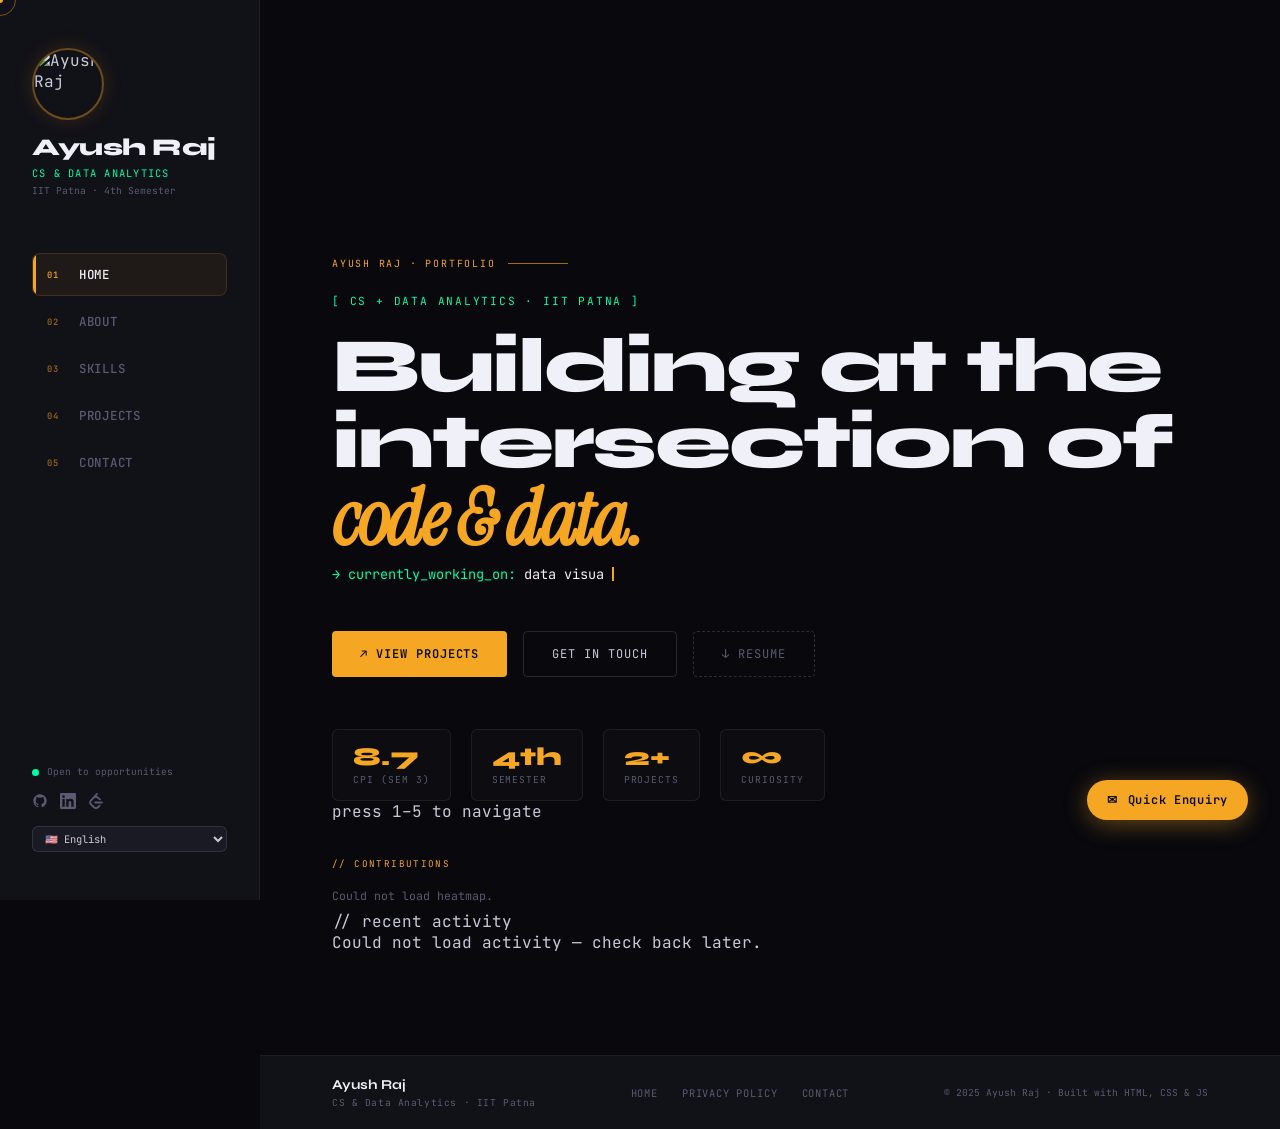
==== commit 7d44c025: "feat: add i18n support for 13 languages" ====
--- a/index.html
+++ b/index.html
@@ -11,13 +11,47 @@
 
   <!-- Stylesheet -->
   <link rel="stylesheet" href="style.css" />
+
+  <style>
+    /* ── GITHUB HEATMAP ──────────────────────── */
+    .gh-heatmap { margin-top: 36px; max-width: 700px; }
+    .gh-heatmap-title { font-size:0.58rem; text-transform:uppercase; letter-spacing:0.15em; color:var(--amber); margin-bottom:10px; display:flex; align-items:center; justify-content:space-between; }
+    .gh-heatmap-total { color:var(--text-dim); font-size:0.58rem; letter-spacing:0.05em; }
+    .gh-heatmap-total span { color:var(--mint); }
+    .gh-heatmap-months { display:flex; margin-bottom:4px; gap:0; overflow:hidden; }
+    .gh-heatmap-month-label { font-size:0.5rem; color:var(--text-dim); flex:1; text-align:left; letter-spacing:0.04em; min-width:0; }
+    .gh-heatmap-grid-wrap { display:flex; gap:3px; overflow-x:auto; padding-bottom:4px; scrollbar-width:none; }
+    .gh-heatmap-grid-wrap::-webkit-scrollbar { display:none; }
+    .gh-heatmap-col { display:flex; flex-direction:column; gap:3px; }
+    .gh-heatmap-cell { width:10px; height:10px; border-radius:2px; border:1px solid rgba(255,255,255,0.03); transition:transform 0.1s; cursor:default; position:relative; flex-shrink:0; }
+    .gh-heatmap-cell:hover { transform:scale(1.4); z-index:10; }
+    .gh-cell-0 { background:rgba(255,255,255,0.04); }
+    .gh-cell-1 { background:#4a0a0a; }
+    .gh-cell-2 { background:#880f0f; }
+    .gh-cell-3 { background:#bb1a1a; }
+    .gh-cell-4 { background:#ff2222; box-shadow:0 0 4px rgba(255,34,34,0.4); }
+    .gh-heatmap-legend { display:flex; align-items:center; gap:4px; margin-top:8px; justify-content:flex-end; }
+    .gh-heatmap-legend-label { font-size:0.5rem; color:var(--text-dim); letter-spacing:0.05em; }
+    .gh-heatmap-legend-cell { width:9px; height:9px; border-radius:2px; }
+    .gh-heatmap-loading { font-size:0.72rem; color:var(--text-dim); padding:8px 0; }
+    .gh-heatmap-cell[data-tip]:hover::after { content:attr(data-tip); position:absolute; bottom:calc(100% + 6px); left:50%; transform:translateX(-50%); background:var(--ink2); border:1px solid rgba(204,0,0,0.3); color:var(--text); font-family:'JetBrains Mono',monospace; font-size:0.58rem; padding:4px 8px; border-radius:4px; white-space:nowrap; z-index:9999; pointer-events:none; }
+    @media(max-width:900px) { .gh-heatmap-cell { width:8px; height:8px; } }
+
+    /* ── LANG SWITCHER ───────────────────────── */
+    #lang-switcher {
+      background:var(--ink3);color:var(--text);border:1px solid rgba(255,255,255,0.1);
+      border-radius:6px;padding:4px 8px;font-size:0.65rem;font-family:inherit;
+      cursor:pointer;margin-top:8px;width:100%;
+    }
+    #lang-switcher:focus { outline:none; border-color:var(--amber); }
+  </style>
 </head>
 <body>
 
+<div id="scroll-progress"></div>
 <div id="cursor-dot"></div>
 <div id="cursor-ring"></div>
-<div id="grid-bg"></div>
-<div id="glow-blob"></div>
+<canvas id="ra-canvas"></canvas>
 <div class="mobile-header">
   <div class="mobile-brand">AR</div>
   <div class="hamburger" id="hamburger"><span></span><span></span><span></span></div>
@@ -25,338 +59,380 @@
 
 <aside class="sidebar" id="sidebar">
   <div class="sidebar-brand">
-  <img src="assets/ayush.png" alt="Ayush Raj" class="sidebar-avatar" />
-  <div class="brand-name">Ayush Raj</div>
-  <div class="brand-role">CS &amp; Data Analytics</div>
-  <div class="coord-marker">IIT Patna · 4th Semester</div>
-</div>
+    <img src="assets/ayush.png" alt="Ayush Raj" class="sidebar-avatar" />
+    <div class="brand-name">Ayush Raj</div>
+    <div class="brand-role" data-i18n="sidebar.role">CS &amp; Data Analytics</div>
+    <div class="coord-marker" data-i18n="sidebar.coord">IIT Patna · 4th Semester</div>
+  </div>
   
   <ul class="sidebar-nav">
-    <li><a href="#" data-section="home" class="active"><span class="nav-index">01</span> Home</a></li>
-    <li><a href="#" data-section="about"><span class="nav-index">02</span> About</a></li>
-    <li><a href="#" data-section="skills"><span class="nav-index">03</span> Skills</a></li>
-    <li><a href="#" data-section="projects"><span class="nav-index">04</span> Projects</a></li>
-    <li><a href="#" data-section="contact"><span class="nav-index">05</span> Contact</a></li>
+    <li><a href="#" data-section="home" class="active"><span class="nav-index">01</span> <span data-i18n="nav.home">Home</span></a></li>
+    <li><a href="#" data-section="about"><span class="nav-index">02</span> <span data-i18n="nav.about">About</span></a></li>
+    <li><a href="#" data-section="skills"><span class="nav-index">03</span> <span data-i18n="nav.skills">Skills</span></a></li>
+    <li><a href="#" data-section="projects"><span class="nav-index">04</span> <span data-i18n="nav.projects">Projects</span></a></li>
+    <li><a href="#" data-section="contact"><span class="nav-index">05</span> <span data-i18n="nav.contact">Contact</span></a></li>
   </ul>
+
   <div class="sidebar-footer">
-    <div class="status-row"><div class="status-dot"></div><span>Open to opportunities</span></div>
-    <a href="https://github.com/ayushcmd" target="_blank">github.com/ayushcmd</a><br>
-    <span style="color:#3a3a50">© 2025 Ayush Raj</span>
+    <div class="status-row"><div class="status-dot"></div><span data-i18n="sidebar.status">Open to opportunities</span></div>
+    <div style="display:flex;gap:12px;margin-top:6px;margin-bottom:4px;align-items:center;">
+      <a href="https://github.com/ayushcmd" target="_blank" title="GitHub" style="color:var(--text-dim);transition:color 0.2s" onmouseover="this.style.color='var(--amber)'" onmouseout="this.style.color='var(--text-dim)'">
+        <svg viewBox="0 0 24 24" fill="currentColor" width="16" height="16"><path d="M12 2C6.477 2 2 6.477 2 12c0 4.418 2.865 8.166 6.839 9.489.5.092.682-.217.682-.482 0-.237-.009-.868-.013-1.703-2.782.604-3.369-1.342-3.369-1.342-.454-1.154-1.11-1.462-1.11-1.462-.908-.62.069-.608.069-.608 1.003.07 1.531 1.03 1.531 1.03.892 1.529 2.341 1.087 2.91.832.092-.647.35-1.088.636-1.338-2.22-.253-4.555-1.11-4.555-4.943 0-1.091.39-1.984 1.029-2.683-.103-.253-.446-1.27.098-2.647 0 0 .84-.269 2.75 1.025A9.578 9.578 0 0 1 12 6.836a9.59 9.59 0 0 1 2.504.337c1.909-1.294 2.747-1.025 2.747-1.025.546 1.377.202 2.394.1 2.647.64.699 1.028 1.592 1.028 2.683 0 3.842-2.339 4.687-4.566 4.935.359.309.678.919.678 1.852 0 1.336-.012 2.415-.012 2.743 0 .267.18.578.688.48C19.138 20.163 22 16.418 22 12c0-5.523-4.477-10-10-10z"/></svg>
+      </a>
+      <a href="https://www.linkedin.com/in/ayush08iitp/" target="_blank" title="LinkedIn" style="color:var(--text-dim);transition:color 0.2s" onmouseover="this.style.color='var(--amber)'" onmouseout="this.style.color='var(--text-dim)'">
+        <svg viewBox="0 0 24 24" fill="currentColor" width="16" height="16"><path d="M20.447 20.452h-3.554v-5.569c0-1.328-.027-3.037-1.852-3.037-1.853 0-2.136 1.445-2.136 2.939v5.667H9.351V9h3.414v1.561h.046c.477-.9 1.637-1.85 3.37-1.85 3.601 0 4.267 2.37 4.267 5.455v6.286zM5.337 7.433a2.062 2.062 0 0 1-2.063-2.065 2.064 2.064 0 1 1 2.063 2.065zm1.782 13.019H3.555V9h3.564v11.452zM22.225 0H1.771C.792 0 0 .774 0 1.729v20.542C0 23.227.792 24 1.771 24h20.451C23.2 24 24 23.227 24 22.271V1.729C24 .774 23.2 0 22.222 0h.003z"/></svg>
+      </a>
+      <a href="https://leetcode.com/u/ayush08iitp/" target="_blank" title="LeetCode" style="color:var(--text-dim);transition:color 0.2s" onmouseover="this.style.color='var(--amber)'" onmouseout="this.style.color='var(--text-dim)'">
+        <svg viewBox="0 0 24 24" fill="currentColor" width="16" height="16"><path d="M13.483 0a1.374 1.374 0 0 0-.961.438L7.116 6.226l-3.854 4.126a5.266 5.266 0 0 0-1.209 2.104 5.35 5.35 0 0 0-.125.513 5.527 5.527 0 0 0 .062 2.362 5.83 5.83 0 0 0 .349 1.017 5.938 5.938 0 0 0 1.271 1.818l4.277 4.193.039.038c2.248 2.165 5.852 2.133 8.063-.074l2.396-2.392c.54-.54.54-1.414.003-1.955a1.378 1.378 0 0 0-1.951-.003l-2.396 2.392a3.021 3.021 0 0 1-4.205.038l-.02-.019-4.276-4.193c-.652-.64-.972-1.469-.948-2.263a2.68 2.68 0 0 1 .066-.523 2.545 2.545 0 0 1 .619-1.164L9.13 8.114c1.058-1.134 3.204-1.27 4.43-.278l3.501 2.831c.593.48 1.461.387 1.94-.207a1.384 1.384 0 0 0-.207-1.943l-3.5-2.831c-.8-.647-1.766-1.045-2.774-1.202l2.015-2.158A1.384 1.384 0 0 0 13.483 0zm-2.866 12.815a1.38 1.38 0 0 0-1.38 1.382 1.38 1.38 0 0 0 1.38 1.382H20.79a1.38 1.38 0 0 0 1.38-1.382 1.38 1.38 0 0 0-1.38-1.382z"/></svg>
+      </a>
+    </div>
+
+    <!-- ── LANGUAGE SWITCHER ── -->
+    <select id="lang-switcher" onchange="loadLanguage(this.value)">
+      <option value="en">🇺🇸 English</option>
+      <option value="hi">🇮🇳 हिंदी</option>
+      <option value="de">🇩🇪 Deutsch</option>
+      <option value="ja">🇯🇵 日本語</option>
+      <option value="fr">🇫🇷 Français</option>
+      <option value="ko">🇰🇷 한국어</option>
+      <option value="es">🇪🇸 Español</option>
+      <option value="zh">🇨🇳 中文</option>
+      <option value="ru">🇷🇺 Русский</option>
+      <option value="te">🇮🇳 తెలుగు</option>
+      <option value="it">🇮🇹 Italiano</option>
+      <option value="nl">🇳🇱 Nederlands</option>
+      <option value="pt">🇧🇷 Português</option>
+    </select>
   </div>
 </aside>
+
 <main class="main">
+  <!-- ── HOME ── -->
   <section id="home" class="section active">
     <div class="section-label">Ayush Raj · Portfolio</div>
-    <div class="home-eyebrow">[ CS + Data Analytics · IIT Patna ]</div>
-    <h1 class="home-title">Building at the<br>intersection of<br><span class="italic-name">code &amp; data.</span></h1>
-    <div class="typewriter-wrap"><span class="typewriter-prefix">→ currently_working_on:</span><span id="typewriter"></span><span class="typewriter-cursor"></span></div>
+    <div class="home-eyebrow" data-i18n="home.eyebrow">[ CS + Data Analytics · IIT Patna ]</div>
+    <h1 class="home-title">
+      <span data-i18n="home.title.line1">Building at the</span><br>
+      <span data-i18n="home.title.line2">intersection of</span><br>
+      <span class="italic-name" data-i18n="home.title.line3">code &amp; data.</span>
+    </h1>
+    <div class="typewriter-wrap"><span class="typewriter-prefix" data-i18n="home.typewriter.prefix">→ currently working on:</span><span id="typewriter"></span><span class="typewriter-cursor"></span></div>
     <div class="home-cta">
-      <a href="#" class="btn-primary" data-section="projects">↗ View Projects</a>
-      <a href="#" class="btn-ghost" data-section="contact">Get in Touch</a>
-      <a href="#" class="btn-resume" title="Resume coming soon">↓ Resume</a>
-      
+      <a href="#" class="btn-primary" data-section="projects" data-i18n="home.cta.projects">↗ View Projects</a>
+      <a href="#" class="btn-ghost" data-section="contact" data-i18n="home.cta.contact">Get in Touch</a>
+      <a href="#" class="btn-resume" data-i18n="home.cta.resume">↓ Resume</a>
     </div>
     <div class="home-stats">
-      <div class="stat-chip"><div class="stat-value">8.7</div><div class="stat-label">CPI (Sem 3)</div></div>
-      <div class="stat-chip"><div class="stat-value">4th</div><div class="stat-label">Semester</div></div>
-      <div class="stat-chip"><div class="stat-value">2+</div><div class="stat-label">Projects</div></div>
-      <div class="stat-chip"><div class="stat-value">∞</div><div class="stat-label">Curiosity</div></div>
-    </div>
-   
-</div>  
+      <div class="stat-chip"><div class="stat-value" data-i18n="home.stats.cpi_value">8.7</div><div class="stat-label" data-i18n="home.stats.cpi_label">CPI (Sem 3)</div></div>
+      <div class="stat-chip"><div class="stat-value" data-i18n="home.stats.sem_value">4th</div><div class="stat-label" data-i18n="home.stats.sem_label">Semester</div></div>
+      <div class="stat-chip"><div class="stat-value" data-i18n="home.stats.projects_value">2+</div><div class="stat-label" data-i18n="home.stats.projects_label">Projects</div></div>
+      <div class="stat-chip"><div class="stat-value" data-i18n="home.stats.curiosity_value">∞</div><div class="stat-label" data-i18n="home.stats.curiosity_label">Curiosity</div></div>
+    </div>
+    <div class="keyboard-hint" id="keyboard-hint" data-i18n="home.keyboard_hint">press 1–5 to navigate</div>
+
+    <!-- CONTRIBUTION HEATMAP -->
+    <div class="gh-heatmap" id="gh-heatmap">
+      <div class="gh-heatmap-title">
+        <span data-i18n="home.heatmap.title">// contributions</span>
+        <span class="gh-heatmap-total" id="gh-heatmap-total"></span>
+      </div>
+      <div id="gh-heatmap-body">
+        <div class="gh-heatmap-loading" data-i18n="home.heatmap.loading">loading heatmap<span class="typewriter-cursor" style="margin-left:4px"></span></div>
+      </div>
+    </div>
+
+    <div class="github-activity" id="github-activity">
+      <div class="gh-activity-title" data-i18n="home.activity.title">// recent activity</div>
+      <div class="gh-events" id="gh-events">
+        <div class="gh-loading" data-i18n="home.activity.loading">fetching commits<span class="typewriter-cursor" style="margin-left:4px"></span></div>
+      </div>
+    </div>
   </section>
-  
+
+  <!-- ── ABOUT ── -->
   <section id="about" class="section">
-    <div class="section-label">About me</div>
+    <div class="section-label" data-i18n="about.section_label">About me</div>
     <div class="about-grid">
       <div class="about-left">
-        <h2>Solving problems<br>that <em>matter.</em></h2>
+        <h2><span data-i18n="about.heading.line1">Solving problems</span><br>that <em data-i18n="about.heading.line2">matter.</em></h2>
         <div class="about-body">
-          <p>I'm a Computer Science & Data Analytics undergraduate at IIT Patna focused on building systems that turn data into meaningful insights.</p>
-          <p> My interests sit at the intersection of software engineering, data analysis, and machine learning — where clean code meets real-world decision making. I enjoy designing tools, dashboards, and analytical systems that help people understand complex data clearly.</p>
-          <p> Recently I've been working on data visualization projects, analytical dashboards, and small full-stack tools, while continuing to strengthen my foundations in algorithms, systems, and machine learning.</p>
-          <p> I’m naturally curious about how technology works at a deeper level. I enjoy learning new tools, experimenting with emerging technologies, and continuously expanding my technical understanding through hands-on projects.</p>
-          <p> Outside of coding I enjoy cricket, badminton, and exploring topics like economics, environmental data, and global systems. I'm also interested in learning about world languages and cultures, and I enjoy studying languages such as Japanese and Spanish to better understand different societies and perspectives.</p>
-        </div>
-        
+          <p data-i18n="about.body.p1">CS &amp; Data Analytics undergraduate at IIT Patna (CPI 8.7) building systems at the intersection of <strong>software engineering, machine learning, and data analysis</strong>. I design tools that turn complex data into clear, actionable insight.</p>
+          <p data-i18n="about.body.p2">Recently shipped a Dollar Hegemony analysis system (XGBoost + LSTM + Transformer), a full-stack India Crime Analytics platform, and an AI fitness tracker — FitoGlobe. Always building something. Outside of tech, I follow cricket, dig into financial data, and keep a close eye on global markets.</p>
+        </div>
+        <div class="interest-list" style="margin-top:20px;">
+          <span class="interest-tag" data-i18n="about.tag.ml">Machine Learning</span>
+          <span class="interest-tag" data-i18n="about.tag.dataviz">Data Visualization</span>
+          <span class="interest-tag" data-i18n="about.tag.fullstack">Full-Stack Dev</span>
+          <span class="interest-tag" data-i18n="about.tag.finance">Financial Data</span>
+          <span class="interest-tag" data-i18n="about.tag.oss">Open Source</span>
+        </div>
       </div>
       <div class="about-right">
         <div class="academic-card">
-          <div class="academic-card-title">// academic</div>
+          <div class="academic-card-title" data-i18n="about.academic.title">// academic</div>
           <div class="academic-rows">
-            <div class="academic-row"><span class="key">institute</span><span class="val">IIT Patna</span></div>
-            <div class="academic-row"><span class="key">program</span><span class="val">CS &amp; Data Analytics</span></div>
-            <div class="academic-row"><span class="key">year</span><span class="val">2nd Year</span></div>
-            <div class="academic-row"><span class="key">semester</span><span class="val">4th (ongoing)</span></div>
-            <div class="academic-row"><span class="key">CPI (Sem 3)</span><span class="val highlight-cpi">8.7 / 10</span></div>
-            <div class="academic-row"><span class="key">status</span><span class="val" style="color:var(--mint)">● Active</span></div>
+            <div class="academic-row"><span class="key" data-i18n="about.academic.institute_key">institute</span><span class="val" data-i18n="about.academic.institute_val">IIT Patna</span></div>
+            <div class="academic-row"><span class="key" data-i18n="about.academic.program_key">program</span><span class="val" data-i18n="about.academic.program_val">CS &amp; Data Analytics</span></div>
+            <div class="academic-row"><span class="key" data-i18n="about.academic.year_key">year</span><span class="val" data-i18n="about.academic.year_val">2nd Year</span></div>
+            <div class="academic-row"><span class="key" data-i18n="about.academic.semester_key">semester</span><span class="val" data-i18n="about.academic.semester_val">4th (ongoing)</span></div>
+            <div class="academic-row"><span class="key" data-i18n="about.academic.cpi_key">CPI (Sem 3)</span><span class="val highlight-cpi" data-i18n="about.academic.cpi_val">8.7 / 10</span></div>
+            <div class="academic-row"><span class="key" data-i18n="about.academic.status_key">status</span><span class="val" style="color:var(--mint)" data-i18n="about.academic.status_val">● Active</span></div>
           </div>
         </div>
         <div class="academic-card">
-          <div class="academic-card-title">// academic participation</div>
+          <div class="academic-card-title" data-i18n="about.participation.title">// academic participation</div>
           <div class="academic-rows">
             <div class="academic-row" style="flex-direction:column;align-items:flex-start;gap:6px">
-              <span class="val" style="font-size:.8rem">Animal Welfare Tracking System</span>
-              <span class="key" style="font-size:.7rem">Capstone Project · Sem 2 · Team</span>
+              <span class="val" style="font-size:.8rem" data-i18n="about.participation.p1.title">ML-Powered Wildlife Analytics System</span>
+              <span class="key" style="font-size:.7rem" data-i18n="about.participation.p1.sub">Capstone Project · Sem 2 · Python + Data Pipeline</span>
             </div>
             <div class="academic-row" style="flex-direction:column;align-items:flex-start;gap:6px">
-              <span class="val" style="font-size:.8rem">Hackathon Participant</span>
-              <span class="key" style="font-size:.7rem">Multiple events · Problem-solving under constraints</span>
+              <span class="val" style="font-size:.8rem" data-i18n="about.participation.p2.title">Hackathon Participant</span>
+              <span class="key" style="font-size:.7rem" data-i18n="about.participation.p2.sub">Multiple events · Problem-solving under constraints</span>
             </div>
           </div>
         </div>
       </div>
     </div>
-    <a href="#" class="btn-ghost" data-section="home" style="margin-top:40px;">← Back to Home</a>
   </section>
+
+  <!-- ── SKILLS ── -->
   <section id="skills" class="section">
-    <div class="section-label">Technical skills</div>
-    <div class="skills-header"><h2>What I work<br>with <em>daily.</em></h2></div>
+    <div class="section-label" data-i18n="skills.section_label">Technical skills</div>
+    <div class="skills-header"><h2><span data-i18n="skills.heading.line1">What I work</span><br>with <em data-i18n="skills.heading.line2">daily.</em></h2></div>
     <div class="skills-body">
       <div class="skill-category-list">
-        <button class="skill-cat-btn active" data-panel="foundations"><span class="cat-dot"></span> Foundations</button>
-        <button class="skill-cat-btn" data-panel="languages"><span class="cat-dot"></span> Languages</button>
-        <button class="skill-cat-btn" data-panel="ai-ml"><span class="cat-dot"></span> AI / ML</button>
-        <button class="skill-cat-btn" data-panel="tools"><span class="cat-dot"></span> Tools</button>
-      </div>
-        
+        <button class="skill-cat-btn active" data-panel="foundations"><span class="cat-dot"></span> <span data-i18n="skills.cat.foundations">Foundations</span></button>
+        <button class="skill-cat-btn" data-panel="languages"><span class="cat-dot"></span> <span data-i18n="skills.cat.languages">Languages</span></button>
+        <button class="skill-cat-btn" data-panel="ai-ml"><span class="cat-dot"></span> <span data-i18n="skills.cat.ai_ml">AI / ML</span></button>
+        <button class="skill-cat-btn" data-panel="tools"><span class="cat-dot"></span> <span data-i18n="skills.cat.tools">Tools</span></button>
+      </div>
       <div class="skill-panels">
         <div class="skill-panel active" id="panel-foundations">
-          <div class="skill-panel-title">Programming Foundations</div>
-          <div class="skill-panel-desc">Core concepts that underpin everything — applied across problem-solving, development, and system design.</div>
-        <div class="skill-tag-grid">
-          <div class="skill-tag" data-tooltip="Sem 1 2024&#10 Core of C++ coursework">Object-Oriented Programming</div>
-          <div class="skill-tag" data-tooltip="Sem 2 2025&#10 Arrays, stacks, queues & trees in Data Structures course">Data Structures</div>
-          <div class="skill-tag" data-tooltip="Sem 3 2025&#10 Sorting, searching & algorithm design principles">Algorithms</div> 
-          <div class="skill-tag" data-tooltip="Sem 3 2025&#10 Time & space complexity analysis of algorithms">Complexity Analysis</div>
-          <div class="skill-tag" data-tooltip="Sem 2 2025&#10 Matrix operations and vector spaces for ML foundations">Linear Algebra</div>
-          <div class="skill-tag" data-tooltip="Sem 1 · 2 · 3 2025&#10   Probability distributions and statistical inference">Probabaility & Statistics</div>
-          <div class="skill-tag" data-tooltip="Sem 2 2025&#10 Numerical computation methods for data analysis">Numerical Methods</div>
-          <div class="skill-tag" data-tooltip="Sem 1 ·  4  2024–25&#10;Digital electronics and CPU architecture">Computer Organization</div>
-        </div>
-         </div>
+          <div class="skill-panel-title" data-i18n="skills.foundations.title">Programming Foundations</div>
+          <div class="skill-panel-desc" data-i18n="skills.foundations.desc">Core concepts that underpin everything — applied across problem-solving, development, and system design.</div>
+          <div class="skill-tag-grid">
+            <div class="skill-tag" data-tooltip="Sem 1 2024&#10 Core of C++ coursework" data-level="">Object-Oriented Programming</div>
+            <div class="skill-tag" data-tooltip="Sem 2 2025&#10 Arrays, stacks, queues & trees in Data Structures course" data-level="">Data Structures</div>
+            <div class="skill-tag" data-tooltip="Sem 3 2025&#10 Sorting, searching & algorithm design principles" data-level="">Algorithms</div>
+            <div class="skill-tag" data-tooltip="Sem 3 2025&#10 Time & space complexity analysis of algorithms">Complexity Analysis</div>
+            <div class="skill-tag" data-tooltip="Sem 2 2025&#10 Matrix operations and vector spaces for ML foundations">Linear Algebra</div>
+            <div class="skill-tag" data-tooltip="Sem 1 · 2 · 3 2025&#10 Probability distributions and statistical inference">Probability & Statistics</div>
+            <div class="skill-tag" data-tooltip="Sem 2 2025&#10 Numerical computation methods for data analysis">Numerical Methods</div>
+            <div class="skill-tag" data-tooltip="Sem 1 · 4 2024–25&#10;Digital electronics and CPU architecture">Computer Organization</div>
+          </div>
+        </div>
         <div class="skill-panel" id="panel-languages">
-          <div class="skill-panel-title">Languages &amp; Frameworks</div>
-          <div class="skill-panel-desc">Languages used across data work, backend logic, and frontend interfaces.</div>
+          <div class="skill-panel-title" data-i18n="skills.languages.title">Languages &amp; Frameworks</div>
+          <div class="skill-panel-desc" data-i18n="skills.languages.desc">Languages used across data work, backend logic, and frontend interfaces.</div>
           <div class="skill-tag-grid">
-          <div class="skill-tag" data-tooltip="Sem 1 · 2024&#10;Primary language for data analysis and ML coursework">Python</div>
-          <div class="skill-tag" data-tooltip="Sem 1 · 2024&#10;OOP concepts and competitive programming">C++</div>
-          <div class="skill-tag" data-tooltip="Self-taught · 2025&#10;Statistical computing and data analysis">R</div>
-          <div class="skill-tag" data-tooltip="Sem 4 · 2026&#10;Relational database queries and data management">SQL</div>
-          <div class="skill-tag" data-tooltip="Sem 4 · 2026&#10;DOM manipulation and client-side logic">JavaScript</div>
-          <div class="skill-tag" data-tooltip="Sem 4 · 2026&#10;Backend development and REST APIs">Node.js</div>
-          <div class="skill-tag" data-tooltip="Self-taught · 2026&#10;Component-based frontend development">React</div>
-          <div class="skill-tag" data-tooltip="Sem 4 · 2026&#10;NoSQL database and document-based storage">MongoDB</div>
-          <div class="skill-tag" data-tooltip="Sem 4 · 2026&#10;Semantic structure for web interfaces">HTML</div>
-          <div class="skill-tag" data-tooltip="Sem 4 · 2026&#10;Responsive design and UI styling">CSS</div>
-        </div>
-         
+            <div class="skill-tag" data-tooltip="Sem 1 · 2024&#10;Primary language for data analysis and ML coursework" data-level="">Python</div>
+            <div class="skill-tag" data-tooltip="Sem 1 · 2024&#10;OOP concepts and competitive programming" data-level="">C++</div>
+            <div class="skill-tag" data-tooltip="Self-taught · 2025&#10;Statistical computing and data analysis">R</div>
+            <div class="skill-tag" data-tooltip="Sem 4 · 2026&#10;Relational database queries and data management">SQL</div>
+            <div class="skill-tag" data-tooltip="Sem 4 · 2026&#10;DOM manipulation and client-side logic">JavaScript</div>
+            <div class="skill-tag" data-tooltip="Sem 4 · 2026&#10;Backend development and REST APIs" data-level="">Node.js</div>
+            <div class="skill-tag" data-tooltip="Self-taught · 2026&#10;Component-based frontend development" data-level="">React</div>
+            <div class="skill-tag" data-tooltip="Sem 4 · 2026&#10;NoSQL database and document-based storage">MongoDB</div>
+            <div class="skill-tag" data-tooltip="Sem 4 · 2026&#10;Semantic structure for web interfaces">HTML</div>
+            <div class="skill-tag" data-tooltip="Sem 4 · 2026&#10;Responsive design and UI styling">CSS</div>
+            <div class="skill-tag" data-tooltip="2026&#10;Utility-first CSS framework used in FitoGlobe">Tailwind CSS</div>
+            <div class="skill-tag" data-tooltip="2026&#10;Minimal Node.js framework for REST APIs">Express.js</div>
+            <div class="skill-tag" data-tooltip="2026&#10;Type-safe ORM for PostgreSQL — used in FitoGlobe">Prisma ORM</div>
+            <div class="skill-tag" data-tooltip="2026&#10;Relational database — production DB for FitoGlobe">PostgreSQL</div>
+          </div>
         </div>
         <div class="skill-panel" id="panel-ai-ml">
-          <div class="skill-panel-title">AI &amp; Machine Learning</div>
-          <div class="skill-panel-desc">Concepts explored through coursework and applied to analytical projects.</div>
-         <div class="skill-tag-grid">
-         <div class="skill-tag" data-tooltip="2025–2026&#10;Regression and classification models">Supervised Learning</div>
-         <div class="skill-tag" data-tooltip="2025–2026&#10;Clustering and dimensionality reduction">Unsupervised Learning</div>
-         <div class="skill-tag" data-tooltip="2025–2026&#10;Deep neural network architectures">Deep Learning</div>
-         <div class="skill-tag" data-tooltip="2025–2026&#10;Forward propagation and backpropagation">Neural Networks</div>
-         <div class="skill-tag" data-tooltip="2025–2026&#10;Text processing and language models">Natural Language Processing</div>
-         <div class="skill-tag" data-tooltip="2025–2026&#10;Feature extraction and transformation">Feature Engineering</div>
-         <div class="skill-tag" data-tooltip="2025–2026&#10;Model validation and performance metrics">Model Evaluation</div>
-         <div class="skill-tag" data-tooltip="2025–2026&#10;Cleaning and preparing datasets for ML">Data Preprocessing</div>
-       </div>
-          
+          <div class="skill-panel-title" data-i18n="skills.aiml.title">AI &amp; Machine Learning</div>
+          <div class="skill-panel-desc" data-i18n="skills.aiml.desc">Concepts explored through coursework and applied to analytical projects.</div>
+          <div class="skill-tag-grid">
+            <div class="skill-tag" data-tooltip="2025–2026&#10;Regression and classification models">Supervised Learning</div>
+            <div class="skill-tag" data-tooltip="2025–2026&#10;Clustering and dimensionality reduction">Unsupervised Learning</div>
+            <div class="skill-tag" data-tooltip="2025–2026&#10;Deep neural network architectures">Deep Learning</div>
+            <div class="skill-tag" data-tooltip="2025–2026&#10;Forward propagation and backpropagation">Neural Networks</div>
+            <div class="skill-tag" data-tooltip="2025–2026&#10;Text processing and language models">Natural Language Processing</div>
+            <div class="skill-tag" data-tooltip="2025–2026&#10;Feature extraction and transformation">Feature Engineering</div>
+            <div class="skill-tag" data-tooltip="2025–2026&#10;Model validation and performance metrics">Model Evaluation</div>
+            <div class="skill-tag" data-tooltip="2025–2026&#10;Cleaning and preparing datasets for ML">Data Preprocessing</div>
+          </div>
         </div>
         <div class="skill-panel" id="panel-tools">
-          <div class="skill-panel-title">Tools &amp; Ecosystem</div>
-          <div class="skill-panel-desc">Supporting toolchain for version control, data visualization, and systems work.</div>
+          <div class="skill-panel-title" data-i18n="skills.tools.title">Tools &amp; Ecosystem</div>
+          <div class="skill-panel-desc" data-i18n="skills.tools.desc">Supporting toolchain for version control, data visualization, and systems work.</div>
           <div class="skill-tag-grid">
-          <div class="skill-tag" data-tooltip="2024–2026&#10;Primary development environment">VS Code</div>
-          <div class="skill-tag" data-tooltip="2024–2026&#10;Version control for projects">Git</div>
-          <div class="skill-tag" data-tooltip="2024–2026&#10;Code hosting and collaboration">GitHub</div>
-          <div class="skill-tag" data-tooltip="2025–2026&#10;Hosting static websites and portfolios">GitHub Pages</div>
-          <div class="skill-tag" data-tooltip="2026&#10;Frontend deployment and hosting platform">Vercel</div>
-          <div class="skill-tag" data-tooltip="2026&#10;Form handling and backend integration for static sites">Formspree</div>
-          <div class="skill-tag" data-tooltip="2026&#10;API testing and request debugging">Postman</div>
-          <div class="skill-tag" data-tooltip="2025–2026&#10;Interactive notebooks for data analysis and ML experiments">Jupyter Notebook</div>
-          <div class="skill-tag" data-tooltip="2025–2026&#10;Cloud notebooks for machine learning experiments">Google Colab</div>
-          <div class="skill-tag" data-tooltip="2025–2026&#10;Python environment and package management">Anaconda</div>
-          <div class="skill-tag" data-tooltip="2025–2026&#10;Numerical computing with arrays">NumPy</div>
-          <div class="skill-tag" data-tooltip="2025–2026&#10;Data manipulation and analysis">Pandas</div>
-          <div class="skill-tag" data-tooltip="2025–2026&#10;Machine learning models and utilities">Scikit-learn</div>
-          <div class="skill-tag" data-tooltip="2025–2026&#10;Deep learning framework">TensorFlow</div>
-          <div class="skill-tag" data-tooltip="2025–2026&#10;High-level neural network API">Keras</div>
-          <div class="skill-tag" data-tooltip="2025–2026&#10;Data visualization and plotting">Matplotlib</div>
-          <div class="skill-tag" data-tooltip="2024–2026&#10;Interactive dashboards and analytics">Power BI</div>
-          <div class="skill-tag" data-tooltip="2025–2026&#10;Data modeling and expressions in Power BI">DAX</div>
-          <div class="skill-tag" data-tooltip="2025–2026&#10;Relational database queries and schema design">Oracle SQL</div>
-       </div>
-        </div>
-      </div>
-    </div>
-    <a href="#" class="btn-ghost" data-section="home" style="margin-top:40px;">← Back to Home</a>
+            <div class="skill-tag" data-tooltip="2024–2026&#10;Primary development environment" data-level="">VS Code</div>
+            <div class="skill-tag" data-tooltip="2024–2026&#10;Version control for projects" data-level="">Git</div>
+            <div class="skill-tag" data-tooltip="2024–2026&#10;Code hosting and collaboration">GitHub</div>
+            <div class="skill-tag" data-tooltip="2025–2026&#10;Hosting static websites and portfolios">GitHub Pages</div>
+            <div class="skill-tag" data-tooltip="2026&#10;Frontend deployment and hosting platform">Vercel</div>
+            <div class="skill-tag" data-tooltip="2026&#10;Form handling and backend integration for static sites">Formspree</div>
+            <div class="skill-tag" data-tooltip="2026&#10;API testing and request debugging">Postman</div>
+            <div class="skill-tag" data-tooltip="2025–2026&#10;Interactive notebooks for data analysis and ML experiments">Jupyter Notebook</div>
+            <div class="skill-tag" data-tooltip="2025–2026&#10;Cloud notebooks for machine learning experiments">Google Colab</div>
+            <div class="skill-tag" data-tooltip="2025–2026&#10;Python environment and package management">Anaconda</div>
+            <div class="skill-tag" data-tooltip="2025–2026&#10;Numerical computing with arrays">NumPy</div>
+            <div class="skill-tag" data-tooltip="2025–2026&#10;Data manipulation and analysis">Pandas</div>
+            <div class="skill-tag" data-tooltip="2025–2026&#10;Machine learning models and utilities">Scikit-learn</div>
+            <div class="skill-tag" data-tooltip="2025–2026&#10;Deep learning framework" data-level="">TensorFlow</div>
+            <div class="skill-tag" data-tooltip="2025–2026&#10;High-level neural network API">Keras</div>
+            <div class="skill-tag" data-tooltip="2025–2026&#10;Data visualization and plotting">Matplotlib</div>
+            <div class="skill-tag" data-tooltip="2024–2026&#10;Interactive dashboards and analytics" data-level="">Power BI</div>
+            <div class="skill-tag" data-tooltip="2025–2026&#10;Data modeling and expressions in Power BI">DAX</div>
+            <div class="skill-tag" data-tooltip="2025–2026&#10;Relational database queries and schema design">Oracle SQL</div>
+            <div class="skill-tag" data-tooltip="2025–2026&#10;Deep learning framework — LSTM & Transformer models in Dollar Hegemony">PyTorch</div>
+            <div class="skill-tag" data-tooltip="2025–2026&#10;Gradient boosting — core model in Dollar Hegemony pipeline">XGBoost</div>
+            <div class="skill-tag" data-tooltip="2025–2026&#10;Model explainability — feature importance per BRICS country">SHAP</div>
+            <div class="skill-tag" data-tooltip="2025–2026&#10;Interactive multi-tab dashboard — Dollar Hegemony live demo">Plotly Dash</div>
+            <div class="skill-tag" data-tooltip="2025–2026&#10;REST API backend — Dollar Hegemony prediction endpoints">FastAPI</div>
+            <div class="skill-tag" data-tooltip="2025–2026&#10;Containerized deployment — Dollar Hegemony API & dashboard">Docker</div>
+            <div class="skill-tag" data-tooltip="2026&#10;React charting library — India Crime Analytics dashboards">Recharts</div>
+            <div class="skill-tag" data-tooltip="2026&#10;Canvas-based charts — India Crime Analytics visualizations">Chart.js</div>
+            <div class="skill-tag" data-tooltip="2026&#10;Cloud-hosted MongoDB — India Crime Analytics backend">MongoDB Atlas</div>
+          </div>
+        </div>
+      </div>
+    </div>
   </section>
+
+  <!-- ── PROJECTS ── -->
   <section id="projects" class="section">
-    <div class="section-label"> projects</div>
-    <div class="projects-header"><h2>Things I've<br><em>built.</em></h2></div>
+    <div class="section-label" data-i18n="projects.section_label">projects</div>
+    <div class="projects-header"><h2><span data-i18n="projects.heading.line1">Things I've</span><br><em data-i18n="projects.heading.line2">built.</em></h2></div>
     <div class="project-list">
+
       <div class="project-item">
         <div>
-          <h3>Air Pollution in India — 2024</h3>
-          <p class="project-desc">Interactive Power BI dashboard analyzing AQI, PM2.5, PM10, and pollution trend data across major Indian cities. Custom DAX measures and dynamic filtering for regional comparison.</p>
+          <h3 data-i18n="project.aqi.title">Air Pollution in India — 2024</h3>
+          <p class="project-desc" data-i18n="project.aqi.desc">Interactive Power BI dashboard analyzing AQI, PM2.5, PM10, and pollution trend data across major Indian cities. Custom DAX measures and dynamic filtering for regional comparison.</p>
           <div class="project-tech"><span>Power BI</span><span>DAX</span><span>Data Visualization</span><span>Analytics</span></div>
         </div>
         <div class="project-links-col">
-          <span class="proj-badge">Data Analytics</span>
-          <a href="https://github.com/ayushcmd/AQI-PowerBI-Dashboard" target="_blank" class="proj-link">↗ GitHub</a>
-          <a href="https://app.powerbi.com/links/aZY0sC6VfJ?ctid=a57f7d92-038e-4d4c-8265-7cd2beb33b34&pbi_source=linkShare" target="_blank" class="proj-link">↗ Live Dashboard</a>
-        </div>
-        
-      </div>
+          <span class="proj-badge" data-i18n="project.aqi.badge">Data Analytics</span>
+          <a href="https://github.com/ayushcmd/AQI-PowerBI-Dashboard" target="_blank" class="proj-link" data-i18n="project.aqi.link_gh">↗ GitHub</a>
+          <a href="https://app.powerbi.com/links/aZY0sC6VfJ?ctid=a57f7d92-038e-4d4c-8265-7cd2beb33b34&pbi_source=linkShare" target="_blank" class="proj-link" data-i18n="project.aqi.link_live">↗ Live Dashboard</a>
+        </div>
+      </div>
+
       <div class="project-item">
         <div>
-          <h3>Personal Portfolio Website</h3>
-          <p class="project-desc">Personal developer portfolio built from scratch using HTML for the structured page layout, CSS for styling, visual grid design, and responsive interface, and JavaScript for interactive navigation, dynamic UI behavior, and smooth section-based single-page application (SPA) transitions.</p>
+          <h3 data-i18n="project.portfolio.title">Personal Portfolio Website</h3>
+          <p class="project-desc" data-i18n="project.portfolio.desc">Personal developer portfolio built from scratch using HTML for the structured page layout, CSS for styling, visual grid design, and responsive interface, and JavaScript for interactive navigation, dynamic UI behavior, and smooth section-based single-page application (SPA) transitions.</p>
           <div class="project-tech"><span>HTML</span><span>CSS</span><span>JavaScript</span><span>Responsive Design</span></div>
         </div>
         <div class="project-links-col">
-          <span class="proj-badge">Web Dev</span>
-          <a href="https://ayushcmd.github.io/portfolio-website/" target="_blank" class="proj-link">↗ Live Site</a>
-        </div>
-      </div>
-      <div class="project-item" style="border-style:dashed;opacity:.45">
+          <span class="proj-badge" data-i18n="project.portfolio.badge">Web Dev</span>
+          <a href="https://github.com/ayushcmd/portfolio-website" target="_blank" class="proj-link" data-i18n="project.portfolio.link_gh">↗ GitHub</a>
+          <a href="https://ayushcmd.github.io/portfolio-website/" target="_blank" class="proj-link" data-i18n="project.portfolio.link_live">↗ Live Site</a>
+        </div>
+      </div>
+
+      <div class="project-item">
         <div>
-          
-          <h3>Dollar Hagemony Dashboard </h3>
-          <p class="project-desc">Something being built. Check back soon.</p>
-          <div class="project-tech"><span>TBD</span></div>
-        </div>
-        <div class="project-links-col"><span class="proj-badge" style="background:rgba(255,255,255,.04);border-color:rgba(255,255,255,.1);color:var(--text-dim)">Coming Soon</span></div>
-      </div>
-      <a href="#" class="btn-ghost" data-section="home" style="margin-top:40px;">← Back to Home</a>
+          <h3 data-i18n="project.dollar.title">Dollar Hegemony — BRICS vs G7 Analysis</h3>
+          <p class="project-desc" data-i18n="project.dollar.desc">End-to-end ML research system quantifying US Dollar dominance impact on BRICS economies. Built a novel Dollar Stress Index (DSI) from scratch. Three-model pipeline — XGBoost with SHAP interpretability, LSTM for sequential forecasting, and a multi-country Transformer with cross-country attention. Blended via Ridge meta-ensemble. Live interactive dashboard with 7 tabs and FastAPI backend.</p>
+          <div class="project-tech"><span>Python</span><span>PyTorch</span><span>XGBoost</span><span>Plotly Dash</span><span>FastAPI</span><span>Docker</span></div>
+        </div>
+        <div class="project-links-col">
+          <span class="proj-badge" data-i18n="project.dollar.badge">AI / ML</span>
+          <a href="https://github.com/ayushcmd/dollar-hegemony" target="_blank" class="proj-link" data-i18n="project.dollar.link_gh">↗ GitHub</a>
+          <a href="https://huggingface.co/spaces/Ayush0826/dollar-hegemony" target="_blank" class="proj-link" data-i18n="project.dollar.link_live">↗ Live Dashboard</a>
+        </div>
+      </div>
+
+      <div class="project-item">
+        <div>
+          <h3 data-i18n="project.crime.title">India Crime Analytics Dashboard</h3>
+          <p class="project-desc" data-i18n="project.crime.desc">Crime intelligence platform built on NCRB data — 755,380+ crimes tracked across 28 states + UTs spanning 7 years. Features 11 analytics modules: interactive SVG India map color-coded by crime risk, trend analysis, state report cards, and side-by-side state comparisons. Includes Groq AI chatbot for natural-language crime queries and an emergency helplines directory.</p>
+          <div class="project-tech"><span>React</span><span>Node.js</span><span>MongoDB</span><span>Python</span><span>Groq AI</span><span>Vercel</span></div>
+        </div>
+        <div class="project-links-col">
+          <span class="proj-badge" data-i18n="project.crime.badge">Full-Stack</span>
+          <a href="https://github.com/ayushcmd/india-crime-analytics" target="_blank" class="proj-link" data-i18n="project.crime.link_gh">↗ GitHub</a>
+          <a href="https://india-crime-analytics.vercel.app" target="_blank" class="proj-link" data-i18n="project.crime.link_live">↗ Live Demo</a>
+        </div>
+      </div>
+
+      <div class="project-item">
+        <div>
+          <h3 data-i18n="project.fitoglobe.title">FitoGlobe — AI Fitness Tracker</h3>
+          <p class="project-desc" data-i18n="project.fitoglobe.desc">Multilingual AI fitness companion supporting 4 languages (EN / ES / JA / KO) with auto-detected units (kg/lbs) by country. Tracks workouts, logs nutrition with macro calculator, and delivers personalized coaching via Groq AI chatbot and food scanner. Full authentication with JWT + Google OAuth.</p>
+          <div class="project-tech"><span>React + Vite</span><span>Node.js</span><span>PostgreSQL</span><span>Prisma</span><span>Groq AI</span><span>Google OAuth</span></div>
+        </div>
+        <div class="project-links-col">
+          <span class="proj-badge" data-i18n="project.fitoglobe.badge">Full-Stack</span>
+          <a href="https://github.com/ayushcmd/fitoglobe" target="_blank" class="proj-link" data-i18n="project.fitoglobe.link_gh">↗ GitHub</a>
+          <a href="https://fitoglobe.vercel.app" target="_blank" class="proj-link" data-i18n="project.fitoglobe.link_live">↗ Live Demo</a>
+        </div>
+      </div>
+
     </div>
   </section>
-<section id="contact" class="section">
-  <div class="section-label">Get in touch</div>
-
-  <!-- HEADING -->
-  <div class="contact-header">
-    <h2>Let's<br><em>connect.</em></h2>
-  </div>
-
-  <!-- BLOCK 1: Who am I -->
-  <div class="contact-block">
-    <div class="contact-block-title">// who_am_i.txt</div>
-    <div class="contact-who-grid">
-      <div class="contact-who-item">
-        <span class="contact-who-key">name</span>
-        <span class="contact-who-val">Ayush Raj</span>
-      </div>
-      <div class="contact-who-item">
-        <span class="contact-who-key">institute</span>
-        <span class="contact-who-val">IIT Patna</span>
-      </div>
-      <div class="contact-who-item">
-        <span class="contact-who-key">program</span>
-        <span class="contact-who-val">CS &amp; Data Analytics</span>
-      </div>
-      <div class="contact-who-item">
-        <span class="contact-who-key">year</span>
-        <span class="contact-who-val">2nd Year · 4th Semester</span>
-      </div>
-      <div class="contact-who-item">
-        <span class="contact-who-key">CPI</span>
-        <span class="contact-who-val" style="color:var(--amber)">8.7 / 10</span>
-      </div>
-      <div class="contact-who-item">
-        <span class="contact-who-key">location</span>
-        <span class="contact-who-val">Patna, India</span>
-      </div>
-    </div>
-  </div>
-
-  <!-- BLOCK 2: Looking For -->
-  <div class="contact-block">
-    <div class="contact-block-title">// open_to.txt</div>
-    <div class="contact-opento-grid">
-      <div class="contact-opento-item">
-        <span class="opento-icon">↗</span>
-        <div>
-          <div class="opento-title">Internships</div>
-          <div class="opento-desc">Data Analytics, Web Dev, ML&DL </div>
-        </div>
-      </div>
-      <div class="contact-opento-item">
-        <span class="opento-icon">↗</span>
-        <div>
-          <div class="opento-title">Collaborative Projects</div>
-          <div class="opento-desc">Open source, hackathons, team builds</div>
-        </div>
-      </div>
-    </div>
-  </div>
-
-  <!-- BLOCK 3: Contact Details -->
-  <div class="contact-block">
-    <div class="contact-block-title">// contact_details.json</div>
-    <div class="contact-links-grid">
-
-      <a href="mailto:ayushhh0826@outlook.com" class="contact-link-card">
-        <div class="clc-icon">✉</div>
-        <div class="clc-info">
-          <div class="clc-label">Personal Email</div>
-          <div class="clc-val">ayushhh0826@outlook.com</div>
-        </div>
-      </a>
-
-      <a href="mailto:ayush_24a12res897@iitp.ac.in" class="contact-link-card">
-        <div class="clc-icon">✉</div>
-        <div class="clc-info">
-          <div class="clc-label">Institute Email</div>
-          <div class="clc-val">ayush_24a12res897@iitp.ac.in</div>
-        </div>
-      </a>
-
-      <a href="tel:+917509285203" class="contact-link-card">
-        <div class="clc-icon">☎</div>
-        <div class="clc-info">
-          <div class="clc-label">Phone</div>
-          <div class="clc-val">+91 9109790826</div>
-        </div>
-      </a>
-
-      <a href="https://github.com/ayushcmd/" target="_blank" class="contact-link-card">
-        <div class="clc-icon">⌥</div>
-        <div class="clc-info">
-          <div class="clc-label">GitHub</div>
-          <div class="clc-val">github.com/ayushcmd</div>
-        </div>
-      </a>
-
-      <a href="https://www.linkedin.com/in/aryiitp/" target="_blank" class="contact-link-card">
-        <div class="clc-icon">in</div>
-        <div class="clc-info">
-          <div class="clc-label">LinkedIn</div>
-          <div class="clc-val">linkedin.com/in/aryiitp</div>
-        </div>
-      </a>
-
-      <a href="https://leetcode.com/u/09ARY/" target="_blank" class="contact-link-card">
-        <div class="clc-icon">{}</div>
-        <div class="clc-info">
-          <div class="clc-label">LeetCode</div>
-          <div class="clc-val">leetcode.com/u/09ARY</div>
-        </div>
-      </a>
-
-      
-
-    </div>
-  </div>
-
-  <a href="#" class="btn-ghost" data-section="home" style="margin-top:40px;">← Back to Home</a>
-</section>
-  
+
+  <!-- ── CONTACT ── -->
+  <section id="contact" class="section">
+    <div class="section-label" data-i18n="contact.section_label">Get in touch</div>
+    <div class="contact-header">
+      <h2><span data-i18n="contact.heading.line1">Let's</span><br><em data-i18n="contact.heading.line2">connect.</em></h2>
+    </div>
+
+    <div class="contact-block">
+      <div class="contact-block-title" data-i18n="contact.profile.title">//Current Profile</div>
+      <div class="contact-who-grid">
+        <div class="contact-who-item"><span class="contact-who-key" data-i18n="contact.profile.name_key">name</span><span class="contact-who-val" data-i18n="contact.profile.name_val">Ayush Raj</span></div>
+        <div class="contact-who-item"><span class="contact-who-key" data-i18n="contact.profile.institute_key">institute</span><span class="contact-who-val" data-i18n="contact.profile.institute_val">IIT Patna</span></div>
+        <div class="contact-who-item"><span class="contact-who-key" data-i18n="contact.profile.program_key">program</span><span class="contact-who-val" data-i18n="contact.profile.program_val">CS &amp; Data Analytics</span></div>
+        <div class="contact-who-item"><span class="contact-who-key" data-i18n="contact.profile.year_key">year</span><span class="contact-who-val" data-i18n="contact.profile.year_val">2nd Year · 4th Semester</span></div>
+        <div class="contact-who-item"><span class="contact-who-key" data-i18n="contact.profile.cpi_key">CPI</span><span class="contact-who-val" style="color:var(--amber)" data-i18n="contact.profile.cpi_val">8.7 / 10</span></div>
+        <div class="contact-who-item"><span class="contact-who-key" data-i18n="contact.profile.location_key">location</span><span class="contact-who-val" data-i18n="contact.profile.location_val">Patna, India</span></div>
+      </div>
+    </div>
+
+    <div class="contact-block">
+      <div class="contact-block-title" data-i18n="contact.opento.title">// open to</div>
+      <div class="contact-opento-grid">
+        <div class="contact-opento-item">
+          <span class="opento-icon">↗</span>
+          <div>
+            <div class="opento-title" data-i18n="contact.opento.internship.title">Internships</div>
+            <div class="opento-desc" data-i18n="contact.opento.internship.desc">Data Analytics, Web Dev, ML &amp; DL</div>
+          </div>
+        </div>
+        <div class="contact-opento-item">
+          <span class="opento-icon">↗</span>
+          <div>
+            <div class="opento-title" data-i18n="contact.opento.collab.title">Collaborative Projects</div>
+            <div class="opento-desc" data-i18n="contact.opento.collab.desc">Open source, hackathons, team builds</div>
+          </div>
+        </div>
+      </div>
+    </div>
+
+    <div class="contact-block">
+      <div class="contact-block-title" data-i18n="contact.details.title">// contact details</div>
+      <div class="contact-links-grid">
+        <a href="mailto:ayushhh0826@outlook.com" class="contact-link-card">
+          <div class="clc-icon"><svg viewBox="0 0 24 24" fill="none" stroke="currentColor" stroke-width="1.8" width="22" height="22"><rect x="2" y="4" width="20" height="16" rx="2"/><path d="m2 7 10 7 10-7"/></svg></div>
+          <div class="clc-info"><div class="clc-label" data-i18n="contact.details.personal_label">Personal Email</div><div class="clc-val">ayushhh0826@outlook.com</div></div>
+        </a>
+        <a href="mailto:ayush_24a12res897@iitp.ac.in" class="contact-link-card">
+          <div class="clc-icon"><svg viewBox="0 0 24 24" fill="none" stroke="currentColor" stroke-width="1.8" width="22" height="22"><rect x="2" y="4" width="20" height="16" rx="2"/><path d="m2 7 10 7 10-7"/><path d="M9 12H2M22 12h-4" stroke-dasharray="2 2"/></svg></div>
+          <div class="clc-info"><div class="clc-label" data-i18n="contact.details.institute_label">Institute Email</div><div class="clc-val">ayush_24a12res897@iitp.ac.in</div></div>
+        </a>
+        <a href="https://github.com/ayushcmd/" target="_blank" class="contact-link-card">
+          <div class="clc-icon"><svg viewBox="0 0 24 24" fill="currentColor" width="22" height="22"><path d="M12 2C6.477 2 2 6.477 2 12c0 4.418 2.865 8.166 6.839 9.489.5.092.682-.217.682-.482 0-.237-.009-.868-.013-1.703-2.782.604-3.369-1.342-3.369-1.342-.454-1.154-1.11-1.462-1.11-1.462-.908-.62.069-.608.069-.608 1.003.07 1.531 1.03 1.531 1.03.892 1.529 2.341 1.087 2.91.832.092-.647.35-1.088.636-1.338-2.22-.253-4.555-1.11-4.555-4.943 0-1.091.39-1.984 1.029-2.683-.103-.253-.446-1.27.098-2.647 0 0 .84-.269 2.75 1.025A9.578 9.578 0 0 1 12 6.836a9.59 9.59 0 0 1 2.504.337c1.909-1.294 2.747-1.025 2.747-1.025.546 1.377.202 2.394.1 2.647.64.699 1.028 1.592 1.028 2.683 0 3.842-2.339 4.687-4.566 4.935.359.309.678.919.678 1.852 0 1.336-.012 2.415-.012 2.743 0 .267.18.578.688.48C19.138 20.163 22 16.418 22 12c0-5.523-4.477-10-10-10z"/></svg></div>
+          <div class="clc-info"><div class="clc-label" data-i18n="contact.details.github_label">GitHub</div><div class="clc-val">github.com/ayushcmd</div></div>
+        </a>
+        <a href="https://www.linkedin.com/in/ayush08iitp/" target="_blank" class="contact-link-card">
+          <div class="clc-icon"><svg viewBox="0 0 24 24" fill="currentColor" width="22" height="22"><path d="M20.447 20.452h-3.554v-5.569c0-1.328-.027-3.037-1.852-3.037-1.853 0-2.136 1.445-2.136 2.939v5.667H9.351V9h3.414v1.561h.046c.477-.9 1.637-1.85 3.37-1.85 3.601 0 4.267 2.37 4.267 5.455v6.286zM5.337 7.433a2.062 2.062 0 0 1-2.063-2.065 2.064 2.064 0 1 1 2.063 2.065zm1.782 13.019H3.555V9h3.564v11.452zM22.225 0H1.771C.792 0 0 .774 0 1.729v20.542C0 23.227.792 24 1.771 24h20.451C23.2 24 24 23.227 24 22.271V1.729C24 .774 23.2 0 22.222 0h.003z"/></svg></div>
+          <div class="clc-info"><div class="clc-label" data-i18n="contact.details.linkedin_label">LinkedIn</div><div class="clc-val">linkedin.com/in/ayush08iitp</div></div>
+        </a>
+        <a href="https://leetcode.com/u/ayush08iitp/" target="_blank" class="contact-link-card">
+          <div class="clc-icon"><svg viewBox="0 0 24 24" fill="currentColor" width="22" height="22"><path d="M13.483 0a1.374 1.374 0 0 0-.961.438L7.116 6.226l-3.854 4.126a5.266 5.266 0 0 0-1.209 2.104 5.35 5.35 0 0 0-.125.513 5.527 5.527 0 0 0 .062 2.362 5.83 5.83 0 0 0 .349 1.017 5.938 5.938 0 0 0 1.271 1.818l4.277 4.193.039.038c2.248 2.165 5.852 2.133 8.063-.074l2.396-2.392c.54-.54.54-1.414.003-1.955a1.378 1.378 0 0 0-1.951-.003l-2.396 2.392a3.021 3.021 0 0 1-4.205.038l-.02-.019-4.276-4.193c-.652-.64-.972-1.469-.948-2.263a2.68 2.68 0 0 1 .066-.523 2.545 2.545 0 0 1 .619-1.164L9.13 8.114c1.058-1.134 3.204-1.27 4.43-.278l3.501 2.831c.593.48 1.461.387 1.94-.207a1.384 1.384 0 0 0-.207-1.943l-3.5-2.831c-.8-.647-1.766-1.045-2.774-1.202l2.015-2.158A1.384 1.384 0 0 0 13.483 0zm-2.866 12.815a1.38 1.38 0 0 0-1.38 1.382 1.38 1.38 0 0 0 1.38 1.382H20.79a1.38 1.38 0 0 0 1.38-1.382 1.38 1.38 0 0 0-1.38-1.382z"/></svg></div>
+          <div class="clc-info"><div class="clc-label" data-i18n="contact.details.leetcode_label">LeetCode</div><div class="clc-val">leetcode.com/u/ayush08iitp</div></div>
+        </a>
+      </div>
+    </div>
+  </section>
 </main>
 
 <footer class="site-footer">
@@ -366,34 +442,36 @@
       <span class="footer-sub">CS &amp; Data Analytics · IIT Patna</span>
     </div>
     <div class="footer-center">
-      <a href="index.html">Home</a>
-      <a href="privacy.html" target="_blank">Privacy Policy</a>
-      <a href="mailto:ayushhh0826@outlook.com">Contact</a>
-    </div>
-    <div class="footer-right">© 2025 Ayush Raj · Built with HTML, CSS &amp; JS</div>
+      <a href="index.html" data-i18n="footer.home">Home</a>
+      <a href="privacy.html" target="_blank" data-i18n="footer.privacy">Privacy Policy</a>
+      <a href="mailto:ayushhh0826@outlook.com" data-i18n="footer.contact">Contact</a>
+    </div>
+    <div class="footer-right">© 2025 Ayush Raj · <span data-i18n="footer.built">Built with HTML, CSS &amp; JS</span></div>
   </div>
 </footer>
 
 <div class="enquiry-float" id="enquiry-float">
   <button class="enquiry-btn" id="enquiry-toggle">
     <span class="enquiry-icon">✉</span>
-    <span class="enquiry-text">Quick Enquiry</span>
+    <span class="enquiry-text" data-i18n="form.toggle_btn">Quick Enquiry</span>
   </button>
   <div class="enquiry-form" id="enquiry-form">
     <div class="enquiry-form-header">
-      <span>Send a message</span>
+      <span data-i18n="form.header">Send a message</span>
       <button id="enquiry-close">✕</button>
     </div>
-    <input type="text" id="enq-name" placeholder="Your name" />
-    <input type="email" id="enq-email" placeholder="Your email" />
-    <textarea id="enq-msg" placeholder="Your message..." rows="4"></textarea>
-    <button class="enquiry-submit" id="enq-submit">Send ↗</button>
+    <input type="text"   id="enq-name"  data-i18n-ph="form.name_placeholder"  placeholder="Your name" />
+    <input type="email"  id="enq-email" data-i18n-ph="form.email_placeholder" placeholder="Your email" />
+    <textarea            id="enq-msg"   data-i18n-ph="form.msg_placeholder"   placeholder="Your message..." rows="4"></textarea>
+    <button class="enquiry-submit" id="enq-submit" data-i18n="form.submit_btn">Send ↗</button>
     <p class="enquiry-status" id="enq-status"></p>
   </div>
 </div>
 
-
-  <!-- Script -->
-  <script src="script.js"></script>
+<!-- i18n PEHLE, phir baaki scripts -->
+<script src="i18n.js"></script>
+<script src="https://cdnjs.cloudflare.com/ajax/libs/three.js/r128/three.min.js"></script>
+<script src="3d-effect.js"></script>
+<script src="script.js"></script>
 </body>
 </html>
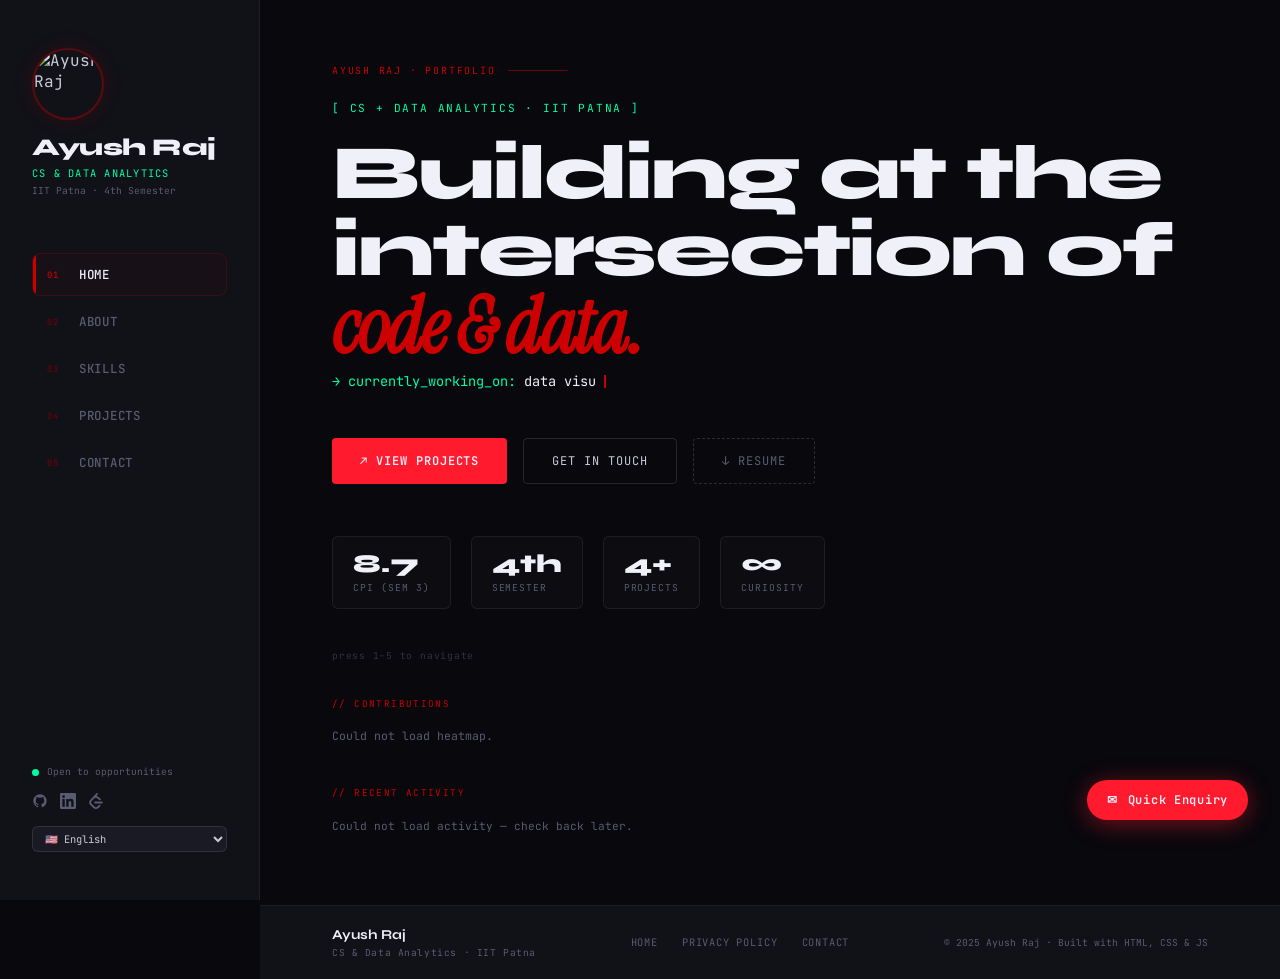
==== commit 5b502014: "fix: remove custom cursor, use default system cursor" ====
--- a/index.html
+++ b/index.html
@@ -49,8 +49,6 @@
 <body>
 
 <div id="scroll-progress"></div>
-<div id="cursor-dot"></div>
-<div id="cursor-ring"></div>
 <canvas id="ra-canvas"></canvas>
 <div class="mobile-header">
   <div class="mobile-brand">AR</div>
@@ -125,7 +123,7 @@
     <div class="home-stats">
       <div class="stat-chip"><div class="stat-value" data-i18n="home.stats.cpi_value">8.7</div><div class="stat-label" data-i18n="home.stats.cpi_label">CPI (Sem 3)</div></div>
       <div class="stat-chip"><div class="stat-value" data-i18n="home.stats.sem_value">4th</div><div class="stat-label" data-i18n="home.stats.sem_label">Semester</div></div>
-      <div class="stat-chip"><div class="stat-value" data-i18n="home.stats.projects_value">2+</div><div class="stat-label" data-i18n="home.stats.projects_label">Projects</div></div>
+      <div class="stat-chip"><div class="stat-value" data-i18n="home.stats.projects_value">4+</div><div class="stat-label" data-i18n="home.stats.projects_label">Projects</div></div>
       <div class="stat-chip"><div class="stat-value" data-i18n="home.stats.curiosity_value">∞</div><div class="stat-label" data-i18n="home.stats.curiosity_label">Curiosity</div></div>
     </div>
     <div class="keyboard-hint" id="keyboard-hint" data-i18n="home.keyboard_hint">press 1–5 to navigate</div>
--- a/style.css
+++ b/style.css
@@ -1,9 +1,3 @@
-/* ============================================
-   Ayush Raj Portfolio — Stylesheet
-   Design: The Grid Cartographer
-   Fonts: Syne + Instrument Serif + JetBrains Mono
-============================================ */
-
 *,*::before,*::after {
   margin:0;
   padding:0;
@@ -13,8 +7,9 @@
   --ink:#08080d;
   --ink2:#111118;
   --ink3:#1a1a24;
-  --amber:#f5a623;
-  --amber-dim:#a36b0f;
+  --amber:#cc0000;
+  --amber-dim:#6b000d;
+  --red-btn:#ff1a2e;
   --mint:#00ffa3;
   --mint-dim:#007a4d;
   --text:#c8c8d8;
@@ -32,58 +27,26 @@
   color:var(--text);
   min-height:100vh;
   overflow-x:hidden;
-  cursor:none}
-
-#cursor-dot {
-  width:6px;
-  height:6px;
-  background:var(--amber);
-  border-radius:50%;
-  position:fixed;
-  z-index:9999;
-  pointer-events:none;
-  transform:translate(-50%,-50%)}
-
-#cursor-ring {
-  width:32px;
-  height:32px;
-  border:1.5px solid rgba(245,166,35,.45);
-  border-radius:50%;
-  position:fixed;
-  z-index:9998;
-  pointer-events:none;
-  transform:translate(-50%,-50%);
-  transition:width .25s,height .25s,border-color .25s}
-
-#grid-bg {
+  cursor:default}
+
+
+#ra-canvas {
   position:fixed;
   inset:0;
   z-index:0;
   pointer-events:none;
-  background-image:linear-gradient(var(--grid) 1px,transparent 1px),linear-gradient(90deg,var(--grid) 1px,transparent 1px);
-  background-size:48px 48px;
-  mask-image:radial-gradient(ellipse 80% 80% at 60% 50%,black 40%,transparent 100%)}
-
-#glow-blob {
-  position:fixed;
-  width:600px;
-  height:600px;
-  border-radius:50%;
-  pointer-events:none;
-  z-index:0;
-  background:radial-gradient(circle,rgba(245,166,35,.07) 0%,transparent 70%);
-  transform:translate(-50%,-50%);
-  transition:left .6s ease,top .6s ease}
+  width:100vw;
+  height:100vh;}
 
 .sidebar-avatar {
   width: 72px;
   height: 72px;
   border-radius: 50%;
   object-fit: cover;
-  border: 2px solid rgba(245,166,35,0.4);
+  border: 2px solid rgba(204,0,0,0.4);
   margin-bottom: 16px;
   display: block;
-  box-shadow: 0 0 20px rgba(245,166,35,0.15);
+  box-shadow: 0 0 20px rgba(204,0,0,0.15);
   transition: border-color 0.3s;
 }
 
@@ -157,8 +120,8 @@
 
 .sidebar-nav li a:hover,.sidebar-nav li a.active {
   color:var(--white);
-  background:rgba(245,166,35,.06);
-  border-color:rgba(245,166,35,.15)}
+  background:rgba(204,0,0,.03);
+  border-color:rgba(204,0,0,.2)}
 
 .sidebar-nav li a.active .nav-index,.sidebar-nav li a:hover .nav-index {
   color:var(--amber)}
@@ -320,11 +283,11 @@
   letter-spacing:.08em;
   text-transform:uppercase;
   padding:14px 28px;
-  background:var(--amber);
-  color:var(--ink);
+  background:var(--red-btn);
+  color:var(--white);
   border:none;
   border-radius:4px;
-  cursor:none;
+  cursor:default;
   text-decoration:none;
   font-weight:600;
   transition:all .25s;
@@ -335,7 +298,7 @@
 .btn-primary:hover {
   background:var(--white);
   transform:translateY(-2px);
-  box-shadow:0 8px 24px rgba(245,166,35,.3)}
+  box-shadow:0 8px 24px rgba(255,26,46,.35)}
 
 .btn-ghost {
   font-family:'JetBrains Mono',monospace;
@@ -347,7 +310,7 @@
   color:var(--text);
   border:1px solid rgba(255,255,255,.12);
   border-radius:4px;
-  cursor:none;
+  cursor:default;
   text-decoration:none;
   font-weight:400;
   transition:all .25s}
@@ -382,7 +345,7 @@
   font-family:'Syne',sans-serif;
   font-size:1.6rem;
   font-weight:800;
-  color:var(--amber);
+  color:var(--white);
   line-height:1}
 
 .stat-label {
@@ -529,7 +492,7 @@
   font-size:.72rem;
   color:var(--text-dim);
   letter-spacing:.05em;
-  cursor:none;
+  cursor:default;
   transition:all .2s;
   display:flex;
   align-items:center;
@@ -545,8 +508,8 @@
 
 .skill-cat-btn:hover,.skill-cat-btn.active {
   color:var(--white);
-  border-color:rgba(245,166,35,.2);
-  background:rgba(245,166,35,.04)}
+  border-color:rgba(204,0,0,.2);
+  background:rgba(204,0,0,.04)}
 
 .skill-cat-btn.active .cat-dot {
   background:var(--amber);
@@ -602,7 +565,7 @@
   transition:transform .2s}
 
 .skill-tag:hover {
-  border-color:rgba(245,166,35,.3);
+  border-color:rgba(204,0,0,.3);
   color:var(--white);
   z-index: 1000;
   transform:translateY(-2px)}
@@ -622,7 +585,7 @@
   left: 50%;
   transform: translateX(-50%);
   background: var(--ink3);
-  border: 1px solid rgba(245,166,35,0.3);
+  border: 1px solid rgba(204,0,0,0.3);
   color: var(--text);
   font-size: 0.65rem;
   padding: 8px 12px;
@@ -691,8 +654,8 @@
   transition:transform .3s ease}
 
 .project-item:hover {
-  border-color:rgba(245,166,35,.15);
-  background:rgba(245,166,35,.025);
+  border-color:rgba(204,0,0,.15);
+  background:rgba(204,0,0,.025);
   transform:translateX(4px)}
 
 .project-item:hover::before {
@@ -866,7 +829,7 @@
 }
 
 a {
-  cursor:none}
+  cursor:default}
 
 .mt-md {
   margin-top:24px}
@@ -886,8 +849,8 @@
   display: flex;
   align-items: center;
   gap: 10px;
-  background: var(--amber);
-  color: var(--ink);
+  background: var(--red-btn);
+  color: var(--white);
   border: none;
   padding: 12px 20px;
   border-radius: 50px;
@@ -895,7 +858,7 @@
   font-size: 0.75rem;
   font-weight: 600;
   letter-spacing: 0.06em;
-  box-shadow: 0 4px 24px rgba(245,166,35,0.4);
+  box-shadow: 0 4px 24px rgba(255,26,46,0.45);
   transition: all 0.3s ease;
   cursor: none;
 }
@@ -903,7 +866,7 @@
 .enquiry-btn:hover {
   background: var(--white);
   transform: translateY(-3px);
-  box-shadow: 0 6px 32px rgba(245,166,35,0.6);
+  box-shadow: 0 6px 32px rgba(255,26,46,0.65);
 }
 
 .enquiry-form {
@@ -911,7 +874,7 @@
   flex-direction: column;
   gap: 10px;
   background: var(--ink2);
-  border: 1px solid rgba(245,166,35,0.2);
+  border: 1px solid rgba(204,0,0,0.2);
   border-radius: 14px;
   padding: 20px;
   width: 300px;
@@ -963,12 +926,12 @@
 
 .enquiry-form input:focus,
 .enquiry-form textarea:focus {
-  border-color: rgba(245,166,35,0.4);
+  border-color: rgba(204,0,0,0.4);
 }
 
 .enquiry-submit {
-  background: var(--amber);
-  color: var(--ink);
+  background: var(--red-btn);
+  color: var(--white);
   border: none;
   border-radius: 6px;
   padding: 10px;
@@ -1097,8 +1060,8 @@
 }
 
 .contact-link-card:hover {
-  border-color: rgba(245,166,35,0.3);
-  background: rgba(245,166,35,0.04);
+  border-color: rgba(204,0,0,0.3);
+  background: rgba(204,0,0,0.04);
   transform: translateX(4px);
 }
 
@@ -1108,8 +1071,8 @@
   width: 32px;
   height: 32px;
   border-radius: 6px;
-  background: rgba(245,166,35,0.08);
-  border: 1px solid rgba(245,166,35,0.15);
+  background: rgba(204,0,0,0.08);
+  border: 1px solid rgba(204,0,0,0.15);
   display: flex;
   align-items: center;
   justify-content: center;
@@ -1184,10 +1147,169 @@
   color: var(--amber);
   padding: 4px 10px;
   border-radius: 4px;
-  border: 1px solid rgba(245,166,35,0.2);
+  border: 1px solid rgba(204,0,0,0.2);
   white-space: nowrap;
   opacity: 0;
   transition: opacity 0.2s;
   pointer-events: none;
 }
-.btn-resume:hover::after { opacity: 1; }4+.btn-resume:hover::after { opacity: 1; }
+/* ── PROFICIENCY BADGES ─────────────────────── */
+.skill-tag[data-level="core"] { border-left: 3px solid var(--amber); }
+.skill-tag[data-level="learning"] { border-left: 3px solid var(--mint-dim); opacity: 0.8; }
+
+.skill-level-badge {
+  font-size: 0.5rem;
+  text-transform: uppercase;
+  letter-spacing: 0.08em;
+  padding: 2px 6px;
+  border-radius: 3px;
+  margin-left: 6px;
+  vertical-align: middle;
+  font-weight: 600;
+}
+.badge-core {
+  background: rgba(204,0,0,0.12);
+  color: var(--amber);
+  border: 1px solid rgba(204,0,0,0.25);
+}
+.badge-learning {
+  background: rgba(0,255,163,0.06);
+  color: var(--mint-dim);
+  border: 1px solid rgba(0,255,163,0.15);
+}
+
+/* ── CURRENTLY LEARNING ─────────────────────── */
+.currently-learning {
+  margin-top: 36px;
+  padding: 20px 24px;
+  background: var(--ink2);
+  border: 1px solid rgba(255,255,255,0.05);
+  border-radius: 10px;
+  border-left: 3px solid var(--mint-dim);
+}
+.currently-learning-title {
+  font-size: 0.58rem;
+  text-transform: uppercase;
+  letter-spacing: 0.15em;
+  color: var(--mint);
+  margin-bottom: 14px;
+}
+.learning-chips {
+  display: flex;
+  flex-wrap: wrap;
+  gap: 8px;
+}
+.learning-chip {
+  font-size: 0.7rem;
+  padding: 6px 14px;
+  border-radius: 20px;
+  background: rgba(0,255,163,0.04);
+  border: 1px solid rgba(0,255,163,0.15);
+  color: var(--mint-dim);
+  letter-spacing: 0.03em;
+}
+
+/* ── SCROLL PROGRESS BAR ────────────────────── */
+#scroll-progress {
+  position: fixed;
+  top: 0;
+  left: 0;
+  height: 2px;
+  width: 0%;
+  background: linear-gradient(90deg, var(--amber-dim), var(--amber), var(--red-btn));
+  z-index: 9999;
+  transition: width 0.1s linear;
+  box-shadow: 0 0 8px rgba(204,0,0,0.5);
+}
+
+/* ── KEYBOARD HINT ──────────────────────────── */
+.keyboard-hint {
+  margin-top: 40px;
+  font-size: 0.6rem;
+  color: var(--text-dim);
+  letter-spacing: 0.08em;
+  opacity: 0.5;
+  transition: opacity 0.3s;
+}
+.keyboard-hint kbd {
+  display: inline-block;
+  padding: 2px 6px;
+  border: 1px solid rgba(255,255,255,0.12);
+  border-radius: 3px;
+  font-family: 'JetBrains Mono', monospace;
+  font-size: 0.58rem;
+  color: var(--text);
+  background: var(--ink2);
+  margin: 0 1px;
+}
+.keyboard-hint:hover { opacity: 1; }
+
+/* ── GITHUB ACTIVITY FEED ───────────────────── */
+.github-activity {
+  margin-top: 36px;
+  max-width: 600px;
+}
+.gh-activity-title {
+  font-size: 0.58rem;
+  text-transform: uppercase;
+  letter-spacing: 0.15em;
+  color: var(--amber);
+  margin-bottom: 12px;
+}
+.gh-events {
+  display: flex;
+  flex-direction: column;
+  gap: 6px;
+}
+.gh-loading {
+  font-size: 0.72rem;
+  color: var(--text-dim);
+}
+.gh-event {
+  display: flex;
+  align-items: flex-start;
+  gap: 12px;
+  padding: 10px 14px;
+  background: var(--ink2);
+  border: 1px solid rgba(255,255,255,0.05);
+  border-radius: 6px;
+  transition: border-color 0.2s;
+  animation: fadeSlide 0.3s ease forwards;
+}
+.gh-event:hover {
+  border-color: rgba(204,0,0,0.2);
+}
+.gh-event-icon {
+  font-size: 0.7rem;
+  color: var(--amber);
+  flex-shrink: 0;
+  margin-top: 1px;
+  width: 14px;
+  text-align: center;
+}
+.gh-event-body {
+  flex: 1;
+  min-width: 0;
+}
+.gh-event-text {
+  font-size: 0.72rem;
+  color: var(--text);
+  white-space: nowrap;
+  overflow: hidden;
+  text-overflow: ellipsis;
+}
+.gh-event-text strong {
+  color: var(--white);
+  font-weight: 500;
+}
+.gh-event-meta {
+  font-size: 0.6rem;
+  color: var(--text-dim);
+  margin-top: 2px;
+}
+.gh-error {
+  font-size: 0.7rem;
+  color: var(--text-dim);
+  padding: 8px 0;
+}
